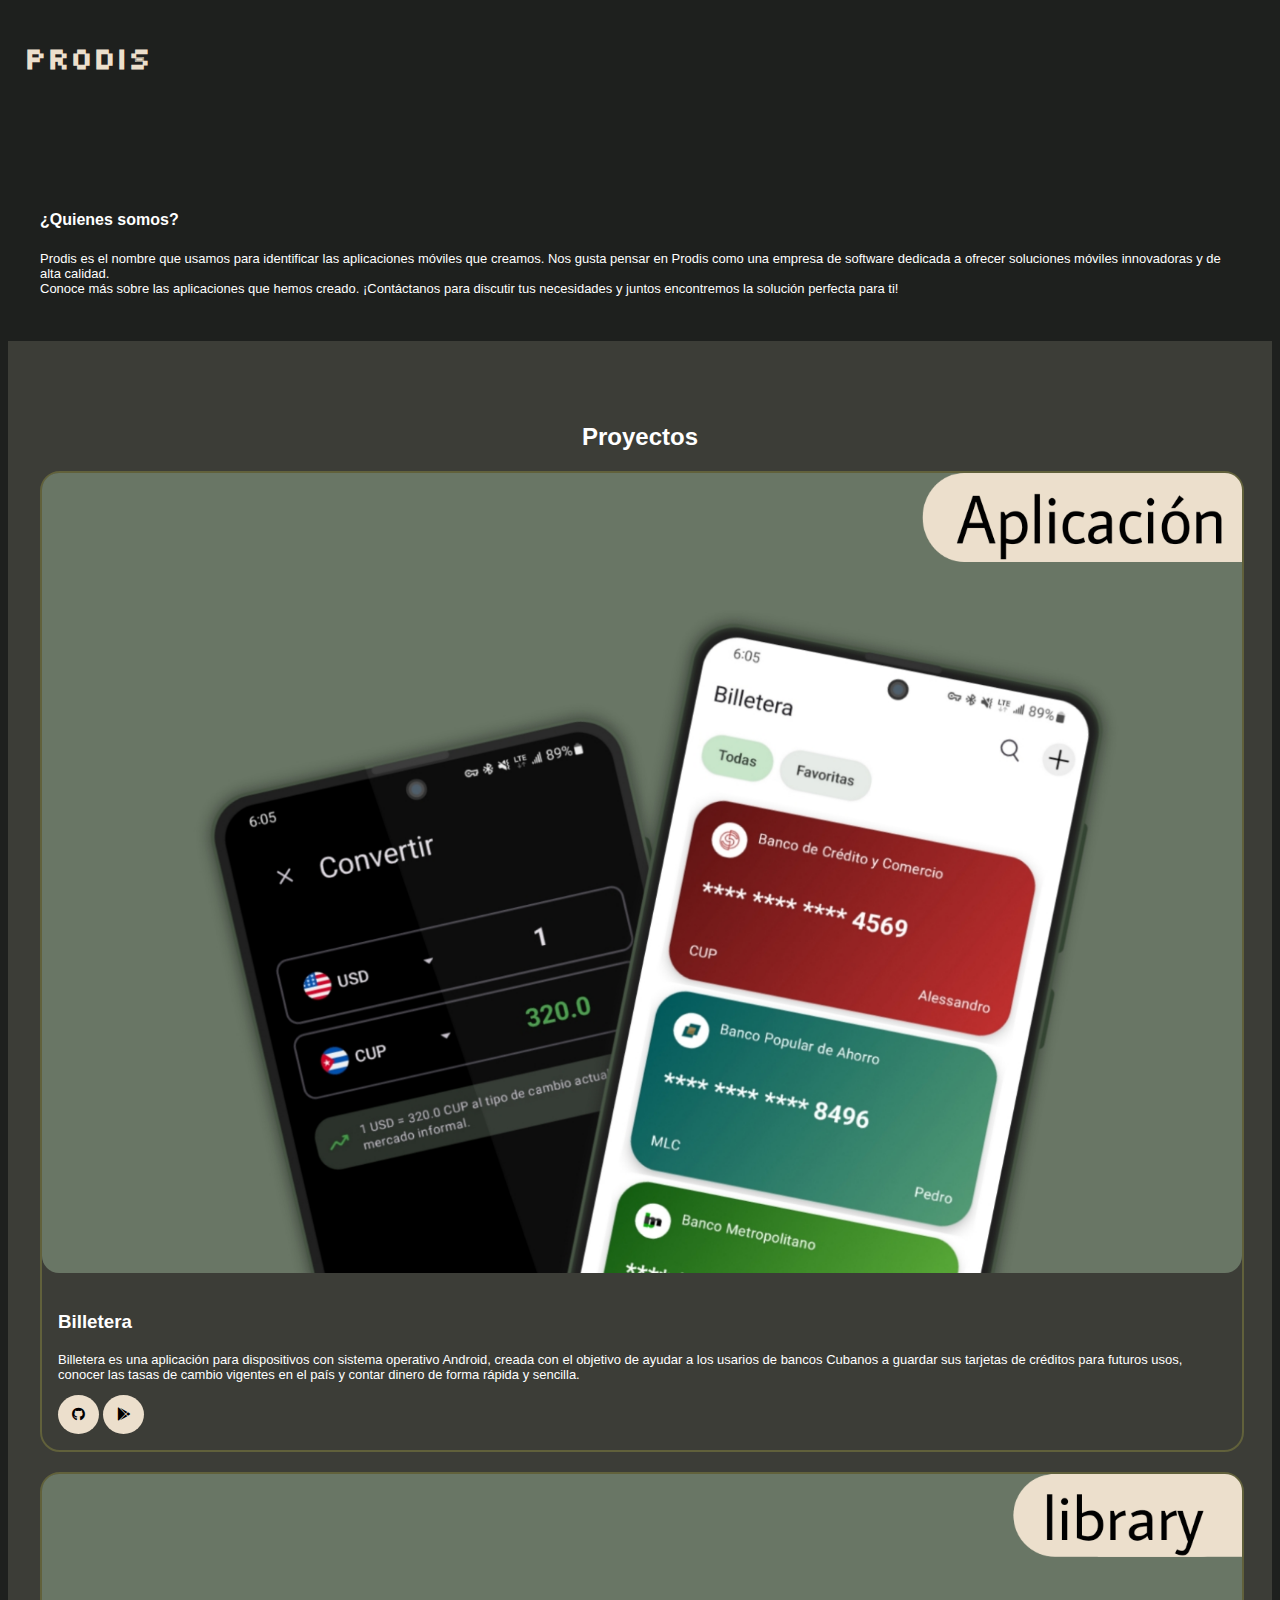
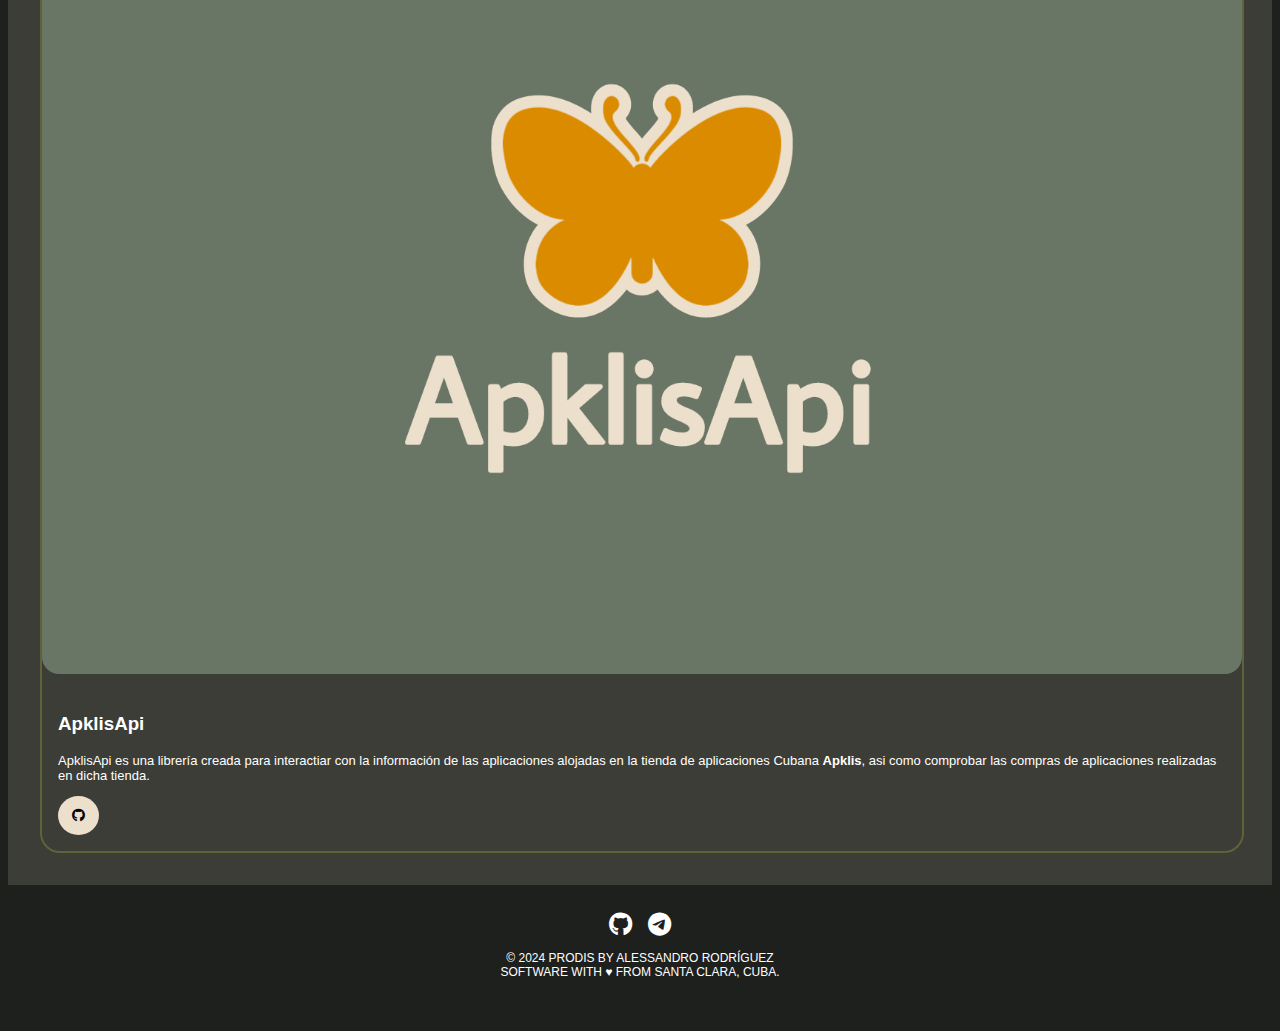
==== index.html @ a2d7d3fa "update index" ====
<!DOCTYPE html>
<html lang="es">

<head>
  <meta charset="UTF-8">
  <meta http-equiv="X-UA-Compatible" content="IE=Edge">
  <meta name="viewport" content="width=device-width, initial-scale=1">
  <meta property="description" content="Desarrollo de aplicaciones móviles" />
  <meta property="og:site_name" content="Prodis">
  <meta property="og:url" content="https://prodiscu.vercel.app/">
  <meta property="og:image" content="/images/link-image.png">
  <title>Prodis</title>
  <!-- Custom Styles -->
  <!-- Fontawesome icons-->
  <link rel="stylesheet" href="style.css">

  <link rel="stylesheet" href="https://cdnjs.cloudflare.com/ajax/libs/font-awesome/6.0.0-beta3/css/all.min.css">
</head>
<header>

  <h1 style="font-family: Silkscreen; color: #ECDFCC">Prodis</h1>

</header>


<!--- contenido de la web -->

<body>
  <main>
    <div class="content">

      <!-- Breve presentación de lo que somos-->
      <h4>¿Quienes somos?</h4>
      <p style="font-size: 13px;">Prodis es el nombre que usamos para identificar las aplicaciones móviles que creamos. Nos gusta pensar en Prodis como una empresa de software dedicada a ofrecer soluciones móviles innovadoras y de alta calidad.</br>Conoce más sobre las aplicaciones que hemos creado. ¡Contáctanos para discutir tus necesidades y juntos encontremos la solución perfecta para ti!</p>
    </div>

    <!-- Proyectos -->
    <div style="background: #3C3D37; padding: 2rem;">
      <h2 style="text-align: center; color: white; margin-top: 50px;">Proyectos</h2>

      <!-- App Billetera -->
      <div class="imagen-redondeada">
        <img src="/images/billetera-app.png" alt="billetera.png" style="width: 100%; border-radius: 17px;" />

        <!-- titulo y descripcion del proyecto-->
        <div style="padding: 1rem;">
          <h3>Billetera</h3>
          <p style="font-size: 13px">
            Billetera es una aplicación para dispositivos con sistema operativo Android, creada con el objetivo de ayudar a los usarios de bancos Cubanos a guardar sus tarjetas de créditos para futuros usos, conocer las tasas de cambio vigentes en el país y contar dinero de forma rápida y sencilla.
          </p>
          <!-- botones de información -->

          <!-- Github -->
          <button onclick="window.location.href='https://www.github.com/alessandrxdev/billetera';" class="boton-redondeado"><i class="fa-brands fa-github fa-x1"></i></button>

          <!-- Play Store-->
          <button onclick="window.location.href='https://play.google.com/store/apps/details?id=com.arr.bancamovil';" class="boton-redondeado">
            <i class="fa-brands fa-google-play fa-x1"></i>
          </button>

        </div>
      </div>


      <!-- Apklis librería-->
      <div class="imagen-redondeada">
        <img src="/images/apklis.png" alt="apklis-lib.png" style="width: 100%; border-radius: 17px;" />

        <!-- titulo y descripcion del proyecto-->
        <div style="padding: 1rem;">
          <h3>ApklisApi</h3>
          <p style="font-size: 13px">
            ApklisApi es una librería creada para interactiar con la información de las aplicaciones alojadas en la tienda de aplicaciones Cubana <b>Apklis</b>, asi como comprobar las compras de aplicaciones realizadas en dicha tienda.
          </p>

          <!-- botones de información -->

          <!-- Github -->
          <button onclick="window.location.href='https://www.github.com/alessandrxdev/apklisapi';" class="boton-redondeado"><i class="fa-brands fa-github fa-x1"></i></button>

        </div>
      </div>
      
      
    </div>
  </main>
</body>

<!-- Footer -->
<footer>
  <div>

    <i onclick="window.location.href='https://github.com/alessandrxdev/prodis';" style="margin: 6px;" class="fa-brands fa-github fa-2xl"></i>

    <i onclick="window.location.href='https://t.me/ProdisCU';" style="margin: 6px;" class="fa-brands fa-telegram fa-2xl"></i>
  </div>


  <p style="margin-top: 20px;">© 2024 PRODIS BY ALESSANDRO RODRÍGUEZ<br />SOFTWARE WITH ♥ FROM SANTA CLARA, CUBA.</p>

</footer>

</html>
---- style.css ----
@font-face {
  font-family: Silkscreen;
  src: url('fonts/slkscr.ttf') format('truetype');
}

p,
h2,
h4 {
  font-family: Helvetica;
}

body {
  background: #1E201E;
  color: #FFF;
  font-family: 'Helvetica Neue', Helvetica, Arial, sans-serif;
}

header {
  background: #1E201E;
  padding: 1rem;
  position: fixed;
  width: 100%;
  z-index: 1000;
}

main {
  padding-top: 120px;

}

.content {
  padding: 2rem;
  margin-top: 30px;
}

img{
  pointer-events: none;

}

.imagen-redondeada {
  border-radius: 20px;
  border: 2px solid #61613B;
  width: 100%;
  margin-top: 20px;
}

.boton-redondeado {
  background: #ECDFCC;
  border-radius: 50%;
  border: none;
  padding: 12px 14px;
  cursor: pointer;
  text-align: center;
}

/*
  color: white;
  padding: 15px 30px;
  text-align: center;
  text-decoration: none;
  display: inline-block;
  font-size: 13px;
  margin: 4px 2px;
  cursor: pointer;
  border-radius: 25px;
  border: none;
  transition: background-color 0.3s ease;
  
}*/

.boton-redondeado:hover {
  background-color: #ECDFCC;
  /* Color de fondo al pasar el mouse por encima */
}

a:link,
a:visited {
  color: #888878;
}

footer {
  padding: 2rem;
  background: none;
  color: #fff;
  font-size: 12px;
  text-align: center;
}
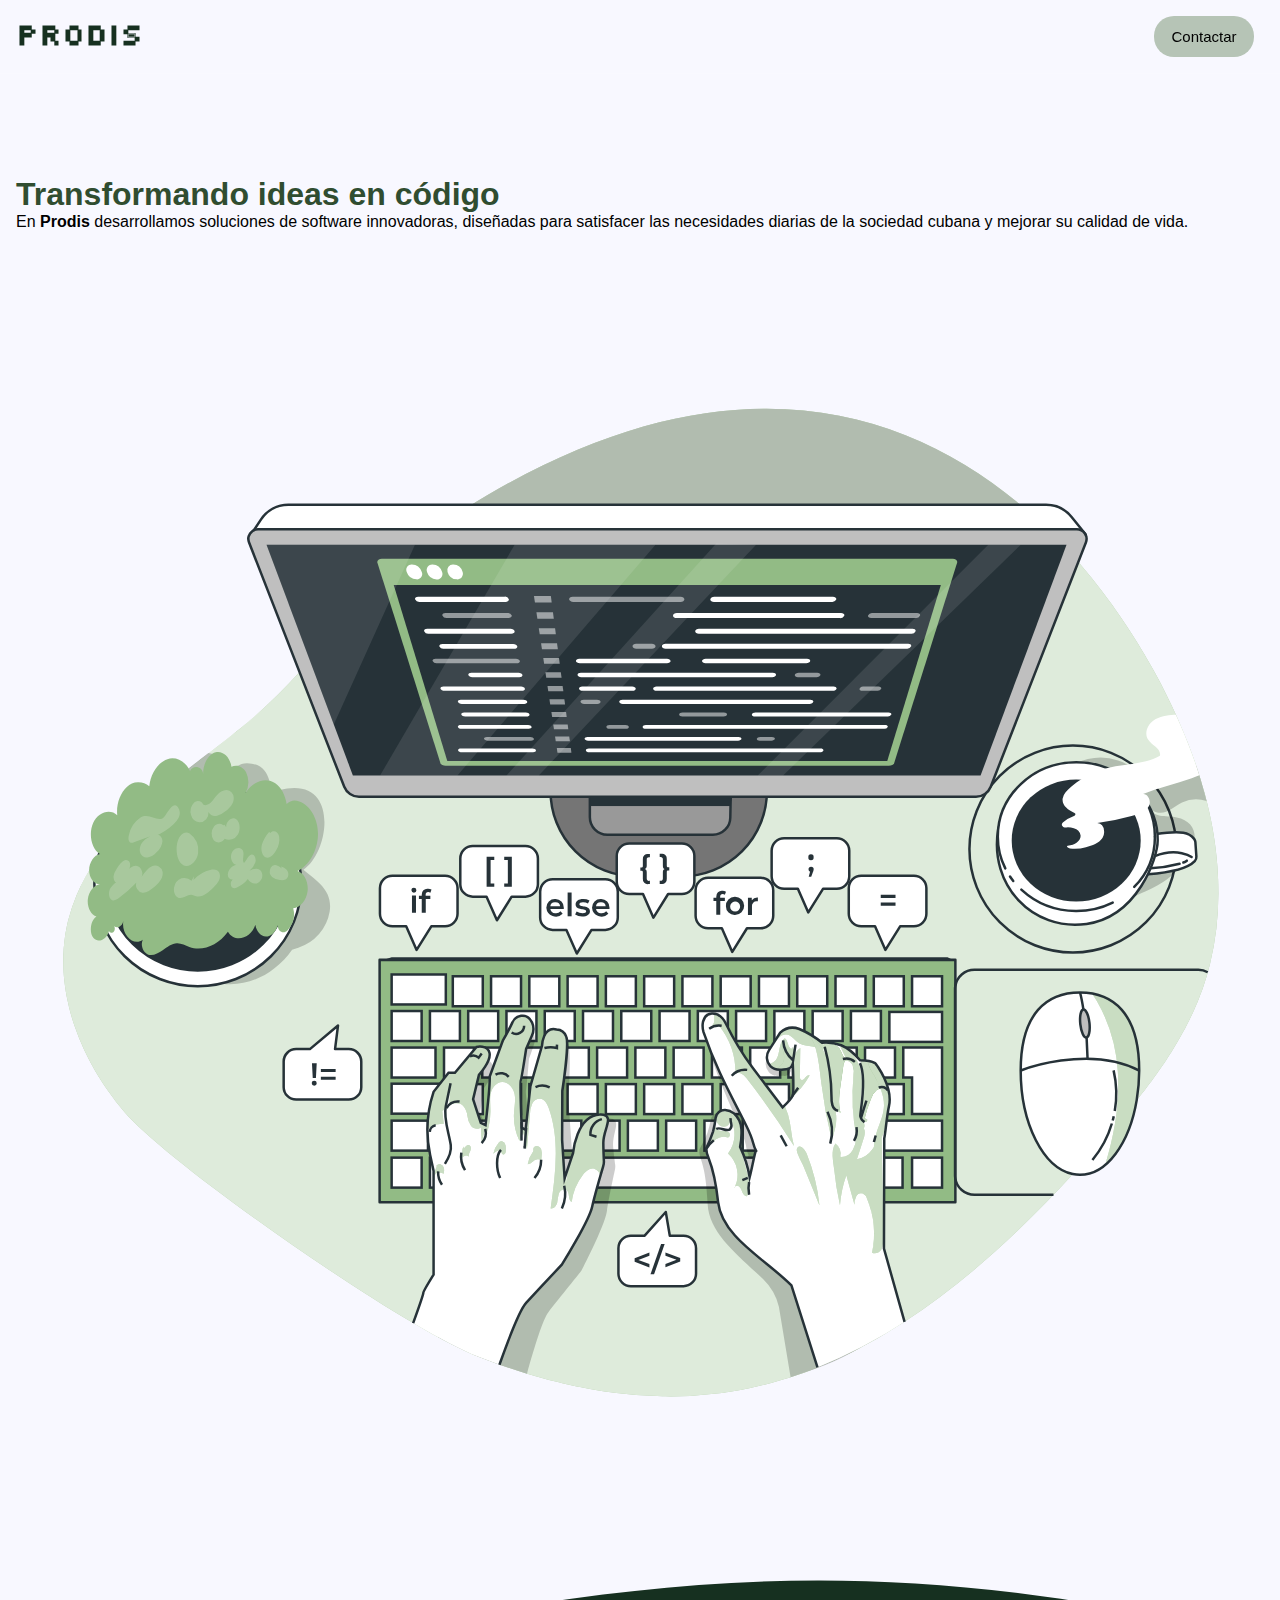
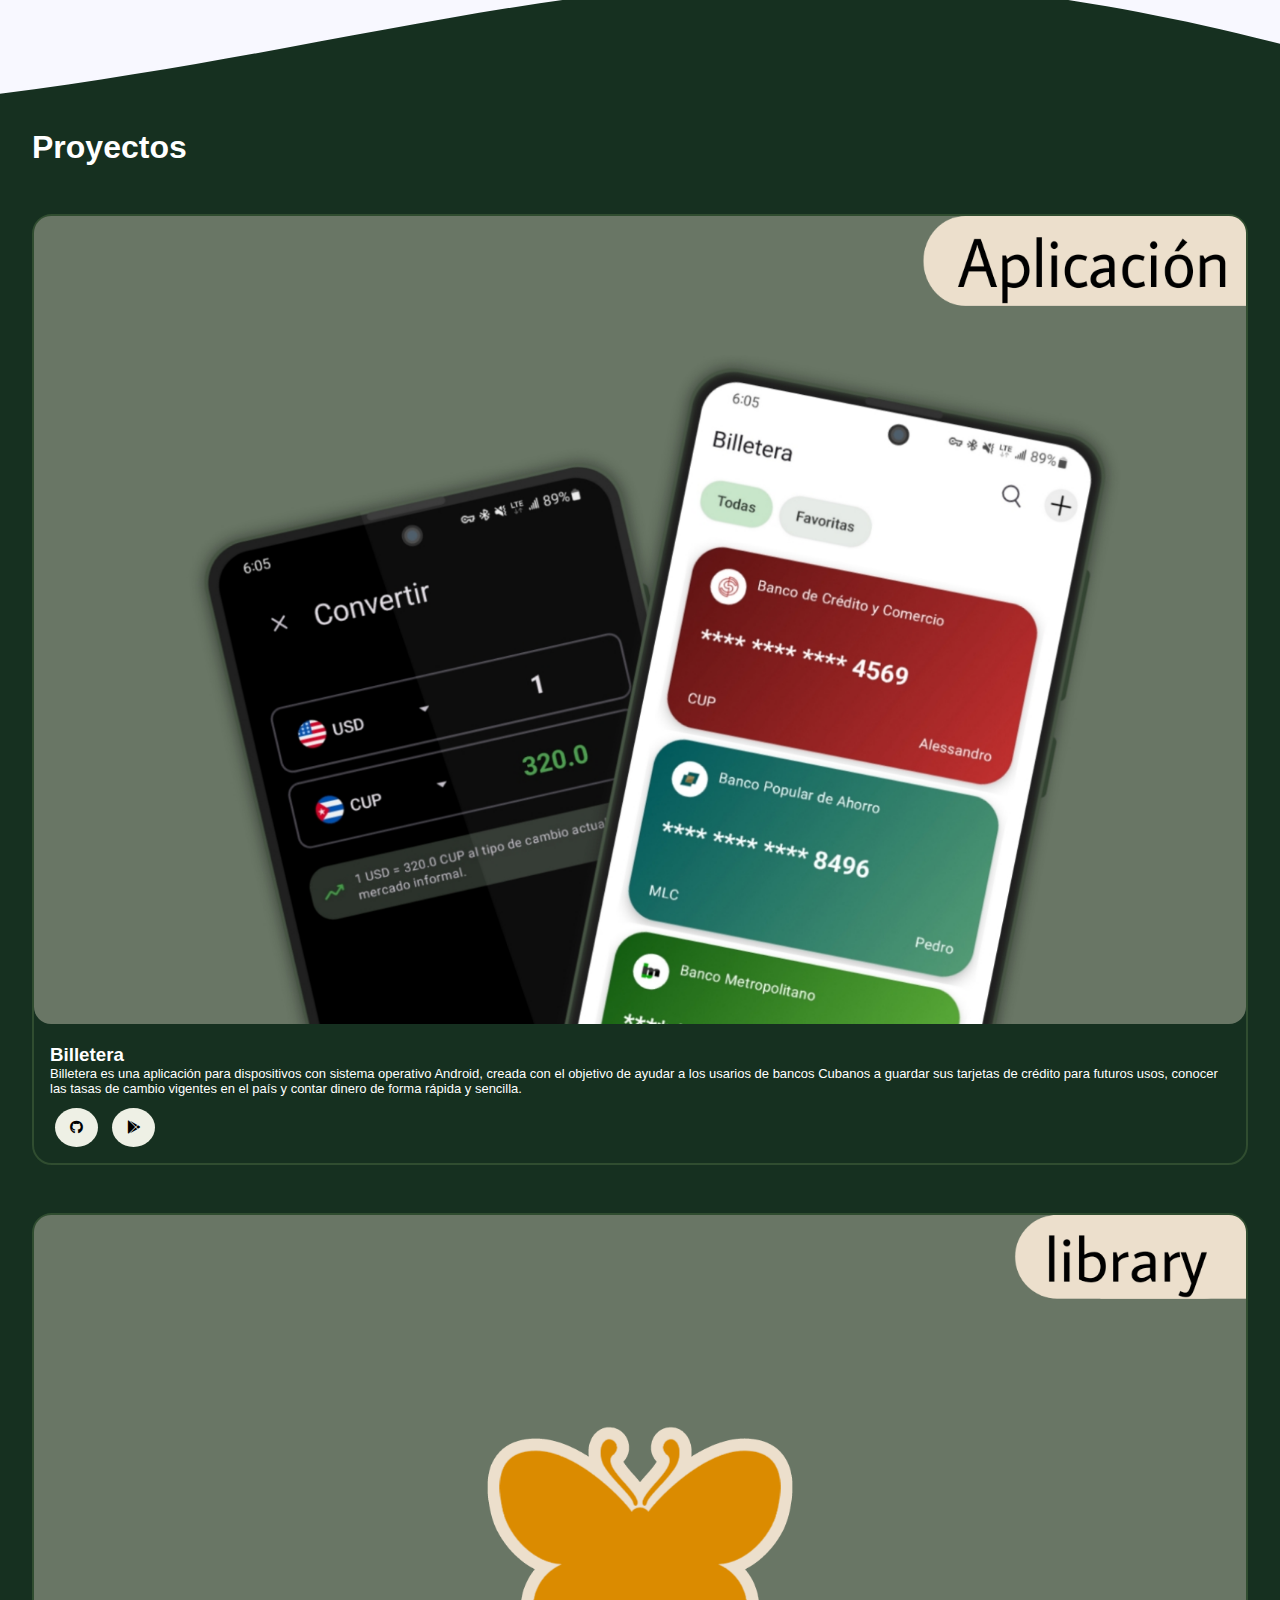
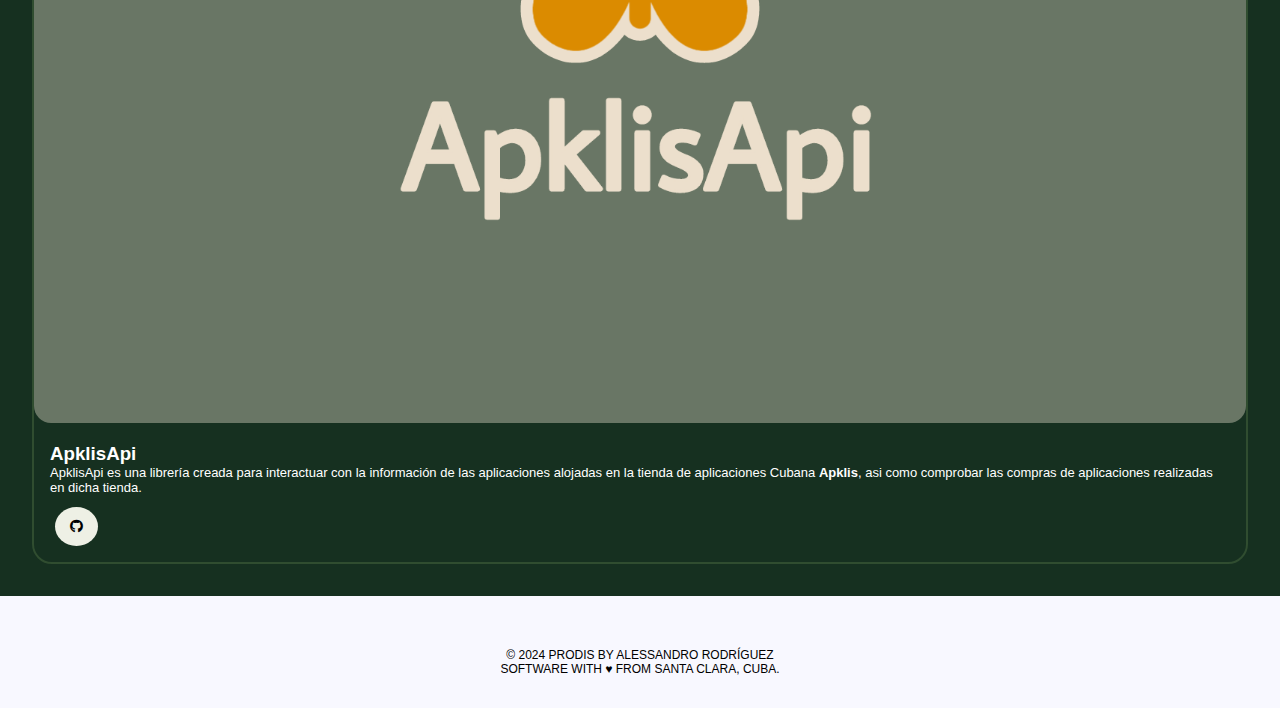
==== commit d625143f: "update website colors" ====
--- a/index.html
+++ b/index.html
@@ -3,98 +3,111 @@
 
 <head>
   <meta charset="UTF-8">
-  <meta http-equiv="X-UA-Compatible" content="IE=Edge">
   <meta name="viewport" content="width=device-width, initial-scale=1">
   <meta property="description" content="Desarrollo de aplicaciones móviles" />
   <meta property="og:site_name" content="Prodis">
   <meta property="og:url" content="https://prodiscu.vercel.app/">
-  <meta property="og:image" content="/images/link-image.png">
+  <meta property="og:image" content="images/link-image.png">
+  
+  <!-- Titulo de la web -->
   <title>Prodis</title>
-  <!-- Custom Styles -->
-  <!-- Fontawesome icons-->
-  <link rel="stylesheet" href="style.css">
 
+  <!-- font awesome-->
   <link rel="stylesheet" href="https://cdnjs.cloudflare.com/ajax/libs/font-awesome/6.0.0-beta3/css/all.min.css">
+  <!-- style -->
+  <link rel="stylesheet" href="/css/main.css">
+
+
 </head>
+
+<!-- header -->
 <header>
 
-  <h1 style="font-family: Silkscreen; color: #ECDFCC">Prodis</h1>
+  <!--title header -->
+  <h1>Prodis</h1>
+
+  <button onclick="window.location.href='contact.html';" class="boton-contacto">
+    Contactar
+  </button>
+  <!-- menu -->
+  <!--
+  <div class="menu-toggle">
+    <div class="bar"></div>
+    <div class="bar"></div>
+    <div class="bar"></div>
+  </div>
+  -->
 
 </header>
 
+<body>
 
-<!--- contenido de la web -->
+  <div class="content-top">
+    <h1>Transformando ideas en código</h1>
+    <p>En <b>Prodis</b> desarrollamos soluciones de software innovadoras, diseñadas para satisfacer las necesidades diarias de la sociedad cubana y mejorar su calidad de vida.</p>
 
-<body>
-  <main>
-    <div class="content">
+    <img src="/images/typing-code.svg" alt="code-typing.svg" style="margin-top: 3rem;">
 
-      <!-- Breve presentación de lo que somos-->
-      <h4>¿Quienes somos?</h4>
-      <p style="font-size: 13px;">Prodis es el nombre que usamos para identificar las aplicaciones móviles que creamos. Nos gusta pensar en Prodis como una empresa de software dedicada a ofrecer soluciones móviles innovadoras y de alta calidad.</br>Conoce más sobre las aplicaciones que hemos creado. ¡Contáctanos para discutir tus necesidades y juntos encontremos la solución perfecta para ti!</p>
+  </div>
+
+
+  <div style="height: 150px; overflow: hidden;"><svg viewBox="0 0 500 150" preserveAspectRatio="none" style="height: 100%; width: 100%;">
+      <path d="M-1.41,147.33 C194.91,82.58 288.13,-45.92 507.06,101.51 L521.19,153.31 L1.42,192.16 Z" style="stroke: none; fill: #163020;"></path>
+    </svg></div>
+
+  <div class="wave-top">
+    <h1>Proyectos</h1>
+
+    <!--Billetera -->
+    <div class="card-rounded">
+      <img src="/images/billetera-app.png" alt="billetera.png" style="width: 100%; border-radius: 17px;" />
+
+      <!-- titulo y descripcion del proyecto-->
+      <div style="padding: 1rem;">
+        <h3>Billetera</h3>
+        <p style="font-size: 13px">
+          Billetera es una aplicación para dispositivos con sistema operativo Android, creada con el objetivo de ayudar a los usarios de bancos Cubanos a guardar sus tarjetas de crédito para futuros usos, conocer las tasas de cambio vigentes en el país y contar dinero de forma rápida y sencilla.
+        </p>
+
+        <!-- botones de información -->
+        <!-- Github -->
+        <button onclick="window.location.href='https://www.github.com/alessandrxdev/billetera';" class="boton-redondeado"><i class="fa-brands fa-github fa-x1"></i></button>
+
+        <!-- Play Store-->
+        <button onclick="window.location.href='https://play.google.com/store/apps/details?id=com.arr.bancamovil';" class="boton-redondeado">
+          <i class="fa-brands fa-google-play fa-x1"></i>
+        </button>
+
+      </div>
     </div>
 
-    <!-- Proyectos -->
-    <div style="background: #3C3D37; padding: 2rem;">
-      <h2 style="text-align: center; color: white; margin-top: 50px;">Proyectos</h2>
+    <!-- Apklis librería-->
+    <div class="card-rounded">
+      <img src="/images/apklis.png" alt="apklis-lib.png" style="width: 100%; border-radius: 17px;" />
 
-      <!-- App Billetera -->
-      <div class="imagen-redondeada">
-        <img src="/images/billetera-app.png" alt="billetera.png" style="width: 100%; border-radius: 17px;" />
+      <!-- titulo y descripcion del proyecto-->
+      <div style="padding: 1rem;">
+        <h3>ApklisApi</h3>
+        <p style="font-size: 13px">
+          ApklisApi es una librería creada para interactuar con la información de las aplicaciones alojadas en la tienda de aplicaciones Cubana <b>Apklis</b>, asi como comprobar las compras de aplicaciones realizadas en dicha tienda.
+        </p>
 
-        <!-- titulo y descripcion del proyecto-->
-        <div style="padding: 1rem;">
-          <h3>Billetera</h3>
-          <p style="font-size: 13px">
-            Billetera es una aplicación para dispositivos con sistema operativo Android, creada con el objetivo de ayudar a los usarios de bancos Cubanos a guardar sus tarjetas de créditos para futuros usos, conocer las tasas de cambio vigentes en el país y contar dinero de forma rápida y sencilla.
-          </p>
-          <!-- botones de información -->
+        <!-- botones de información -->
+        <!-- Github -->
+        <button onclick="window.location.href='https://www.github.com/alessandrxdev/apklisapi';" class="boton-redondeado"><i class="fa-brands fa-github fa-x1"></i></button>
 
-          <!-- Github -->
-          <button onclick="window.location.href='https://www.github.com/alessandrxdev/billetera';" class="boton-redondeado"><i class="fa-brands fa-github fa-x1"></i></button>
-
-          <!-- Play Store-->
-          <button onclick="window.location.href='https://play.google.com/store/apps/details?id=com.arr.bancamovil';" class="boton-redondeado">
-            <i class="fa-brands fa-google-play fa-x1"></i>
-          </button>
-
-        </div>
       </div>
+    </div>
 
 
-      <!-- Apklis librería-->
-      <div class="imagen-redondeada">
-        <img src="/images/apklis.png" alt="apklis-lib.png" style="width: 100%; border-radius: 17px;" />
+  </div>
 
-        <!-- titulo y descripcion del proyecto-->
-        <div style="padding: 1rem;">
-          <h3>ApklisApi</h3>
-          <p style="font-size: 13px">
-            ApklisApi es una librería creada para interactiar con la información de las aplicaciones alojadas en la tienda de aplicaciones Cubana <b>Apklis</b>, asi como comprobar las compras de aplicaciones realizadas en dicha tienda.
-          </p>
+  <!-- script -->
+  <script src="/js/main.js"></script>
 
-          <!-- botones de información -->
-
-          <!-- Github -->
-          <button onclick="window.location.href='https://www.github.com/alessandrxdev/apklisapi';" class="boton-redondeado"><i class="fa-brands fa-github fa-x1"></i></button>
-
-        </div>
-      </div>
-      
-      
-    </div>
-  </main>
 </body>
 
-<!-- Footer -->
 <footer>
-  <div>
-
-    <i onclick="window.location.href='https://github.com/alessandrxdev/prodis';" style="margin: 6px;" class="fa-brands fa-github fa-2xl"></i>
-
-    <i onclick="window.location.href='https://t.me/ProdisCU';" style="margin: 6px;" class="fa-brands fa-telegram fa-2xl"></i>
-  </div>
-
 
   <p style="margin-top: 20px;">© 2024 PRODIS BY ALESSANDRO RODRÍGUEZ<br />SOFTWARE WITH ♥ FROM SANTA CLARA, CUBA.</p>
 
--- a/css/main.css
+++ b/css/main.css
@@ -0,0 +1,152 @@
+@font-face {
+  font-family: Silkscreen;
+  src: url('/fonts/slkscr.ttf');
+}
+
+* {
+  margin: 0;
+  padding: 0;
+  box-sizing: border-box;
+}
+
+:root {
+  background: ghostwhite;
+}
+
+header {
+  background: rgba(ghostwhite 0.5);
+  /* Fondo semi-transparente */
+  backdrop-filter: blur(10px);
+  padding: 16px;
+  display: flex;
+  justify-content: flex-end;
+  align-items: center;
+  position: fixed;
+  width: 100%;
+  z-index: 100;
+  top: 0;
+  left: 0;
+  right: 0;
+  border-bottom: 1px solid rgba(255, 255, 255, 0.2);
+}
+
+header h1 {
+  font-family: Silkscreen;
+  color: #163020;
+}
+
+.menu-toggle {
+  width: 24px;
+  height: 20px;
+  position: relative;
+  cursor: pointer;
+  margin: auto;
+  margin-right: 40px;
+}
+
+.bar {
+  background-color: peachpuff;
+  margin: 5px 0;
+  width: 100%;
+  height: 3px;
+  border-radius: 20px;
+}
+
+body {
+  font-family: Arial, Helvetica, sans-serif;
+}
+
+.content-top {
+  padding: 1rem;
+  margin-top: 10rem;
+}
+
+.content-top h1 {
+  color: #304D30;
+}
+
+.wave-top {
+  background-color: #163020;
+  position: relative;
+  padding: 2rem;
+  text-align: left;
+  color: white;
+  overflow: hidden;
+}
+
+.wave-top::before {
+  content: "";
+  display: block;
+  position: absolute;
+  top: -70px;
+  left: 0;
+  width: 100%;
+  height: 80px;
+  background: #163020;
+  background-size: auto;
+}
+
+.card-rounded {
+  border-radius: 20px;
+  border: 2px solid #304D30;
+  width: 100%;
+  margin-top: 3rem;
+}
+
+.boton-redondeado {
+  background: #EEF0E5;
+  border-radius: 50%;
+  border: none;
+  padding: 12px 15px;
+  cursor: pointer;
+  margin-left: 5px;
+  margin-right: 5px;
+  margin-top: 12px;
+  text-align: center;
+}
+
+.boton-contacto {
+  background: #B6C4B6;
+  border: none;
+  border-radius: 20px;
+  padding: 12px;
+  width: 100px;
+  text-align: center;
+  font-size: 15px;
+  position: relative;
+  cursor: pointer;
+  margin: auto;
+  margin-right: 10px;
+  color: #000;
+}
+
+img {
+  pointer-events: none;
+}
+
+input,
+textarea {
+  width: 100%;
+  padding: 10px 15px;
+  margin-top: 10px;
+  border: 1px solid #ccc;
+  border-radius: 20px;
+  box-shadow: 0 2px 5px rgba(0, 0, 0, 0.1);
+  font-size: 16px;
+  transition: all 0.3s ease;
+}
+
+input:focus,
+textarea:focus {
+  border-color: #4CAF50;
+  box-shadow: 0 2px 8px rgba(0, 0, 0, 0.2);
+  outline: none;
+}
+
+footer {
+  padding: 2rem;
+  background: none;
+  color: #000;
+  font-size: 12px;
+  text-align: center;
+}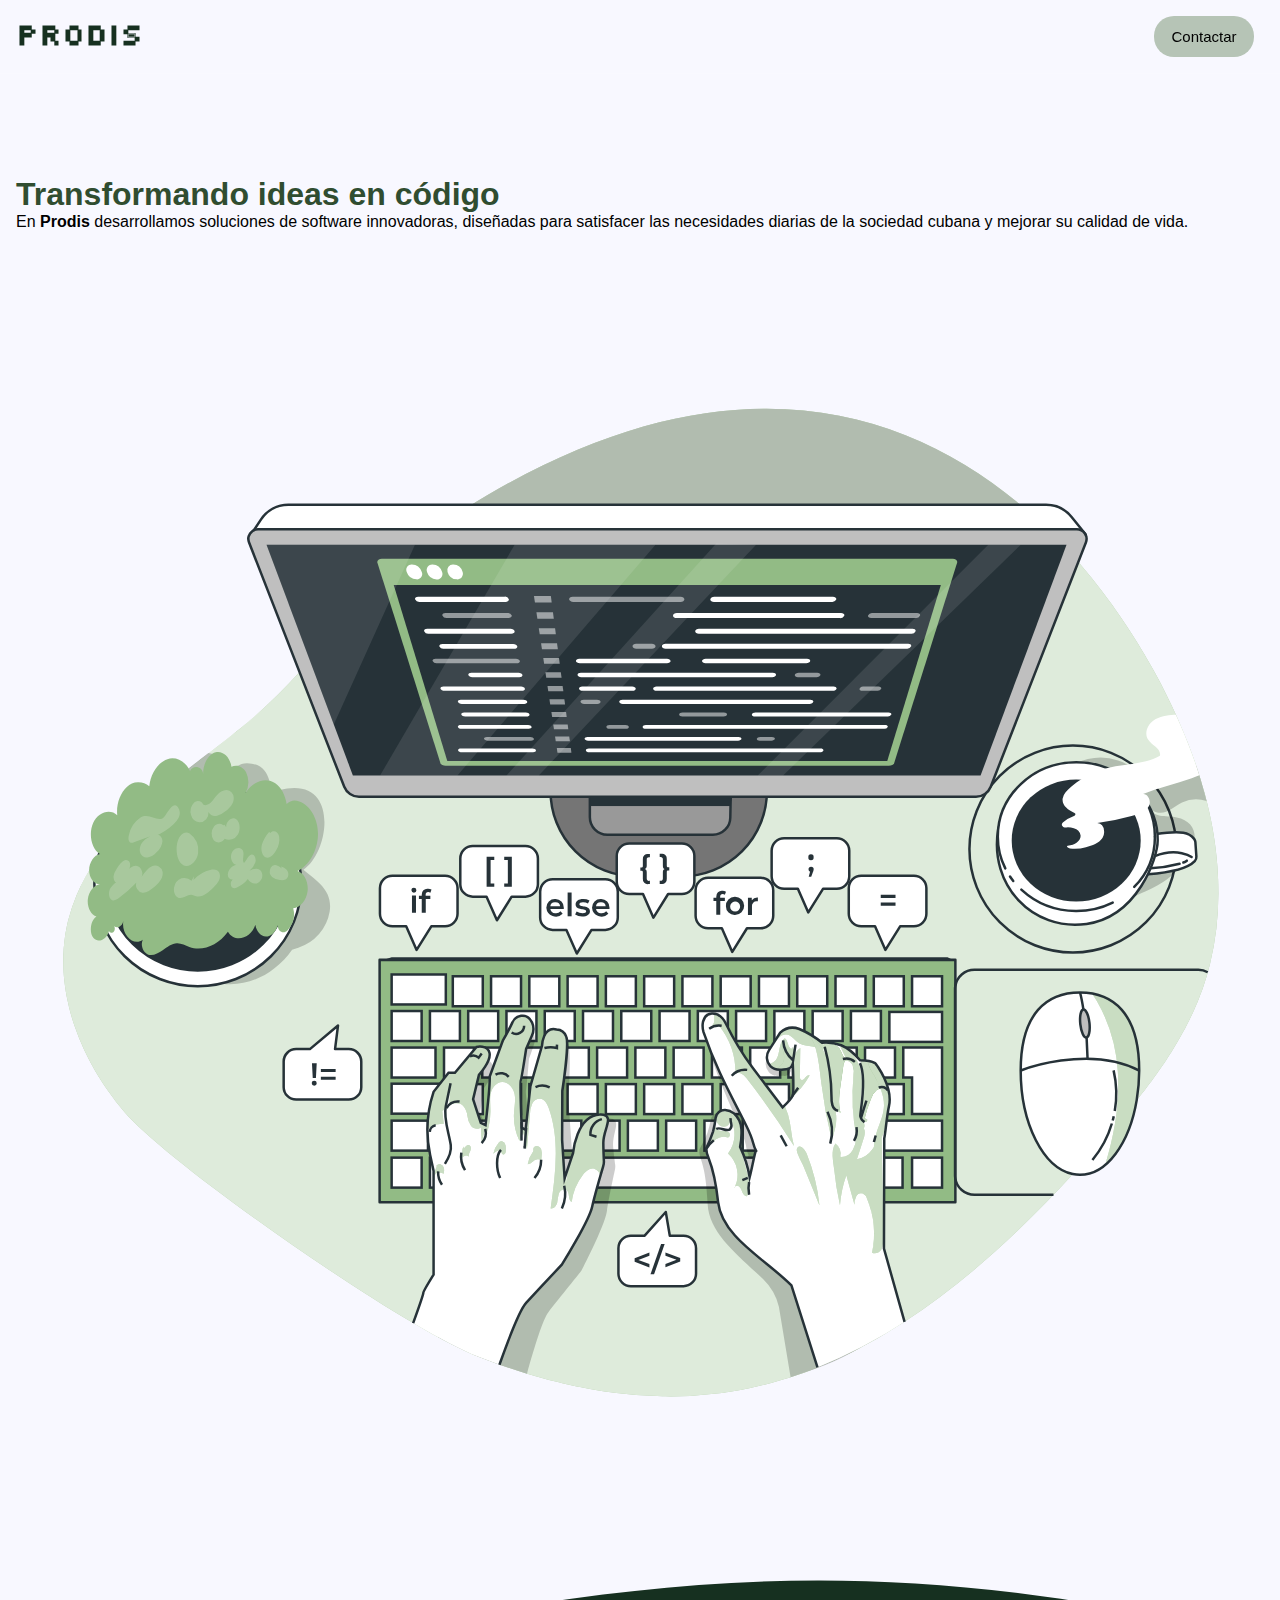
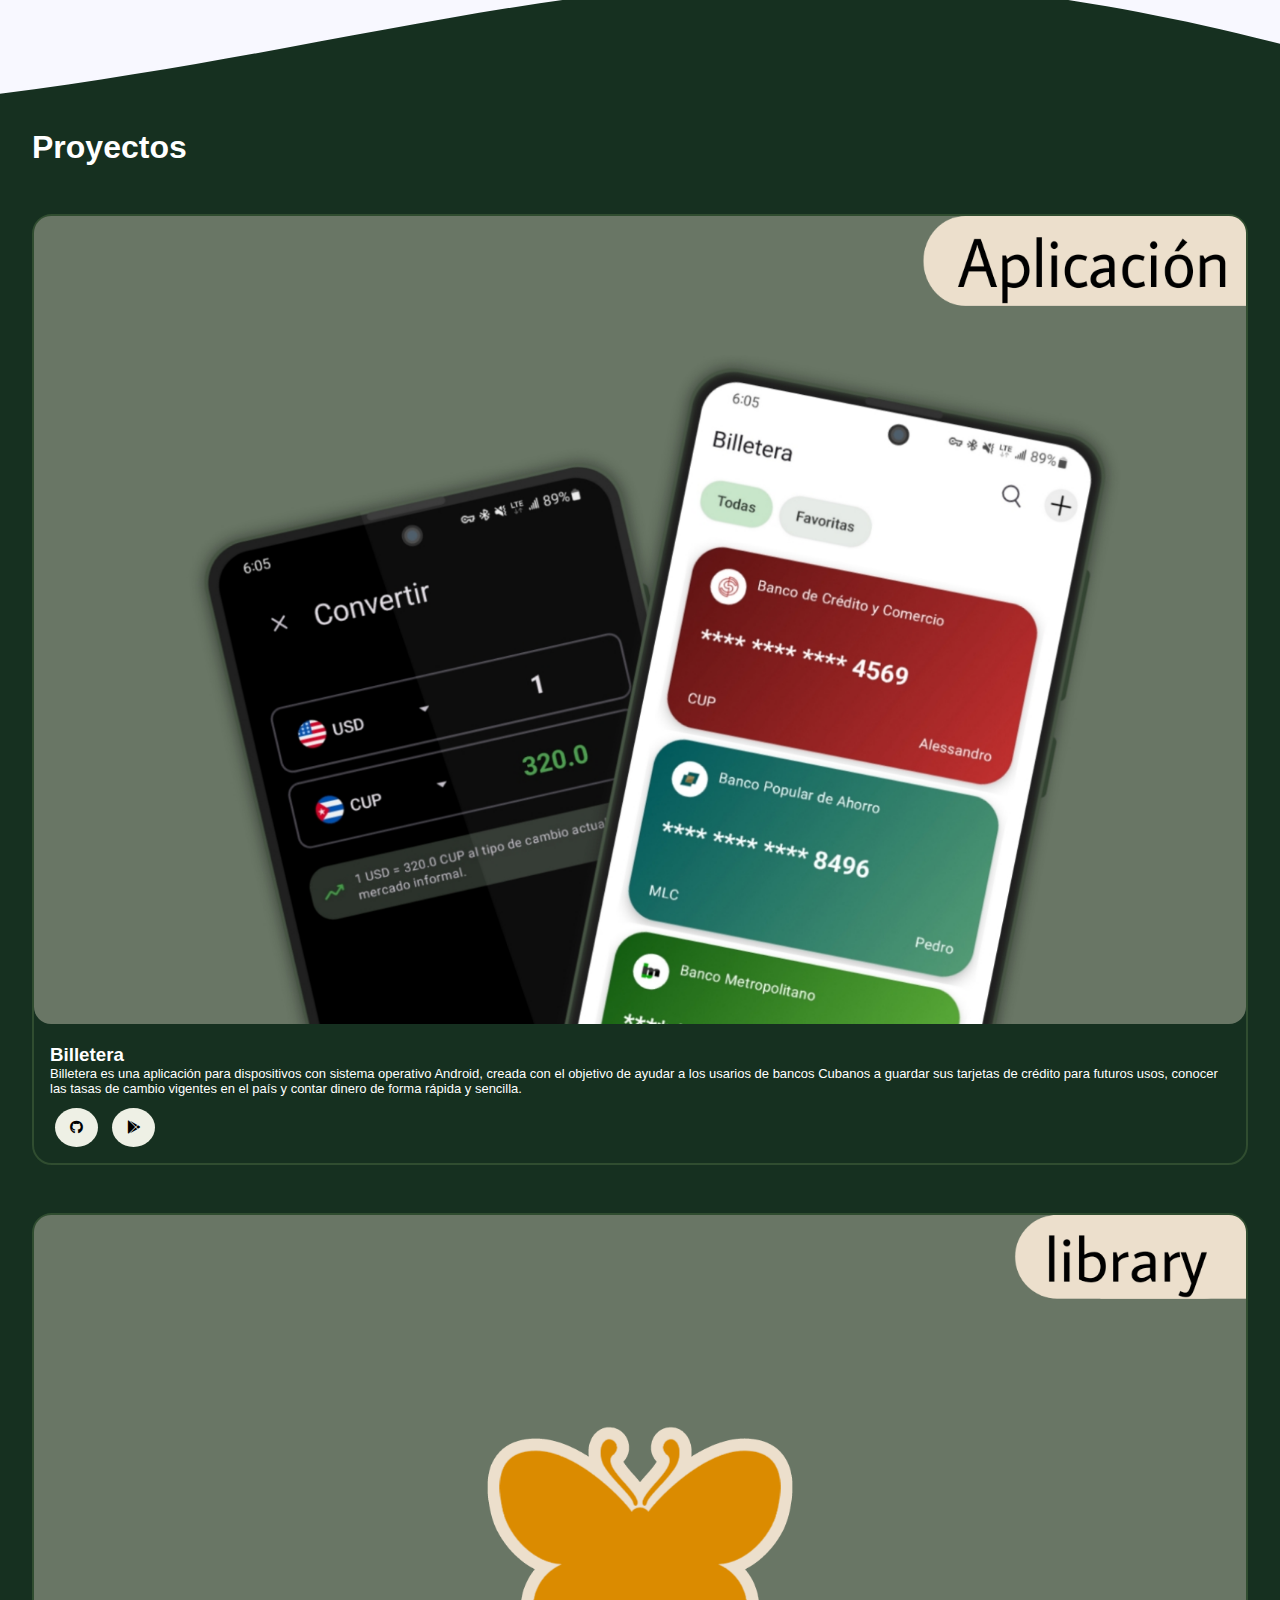
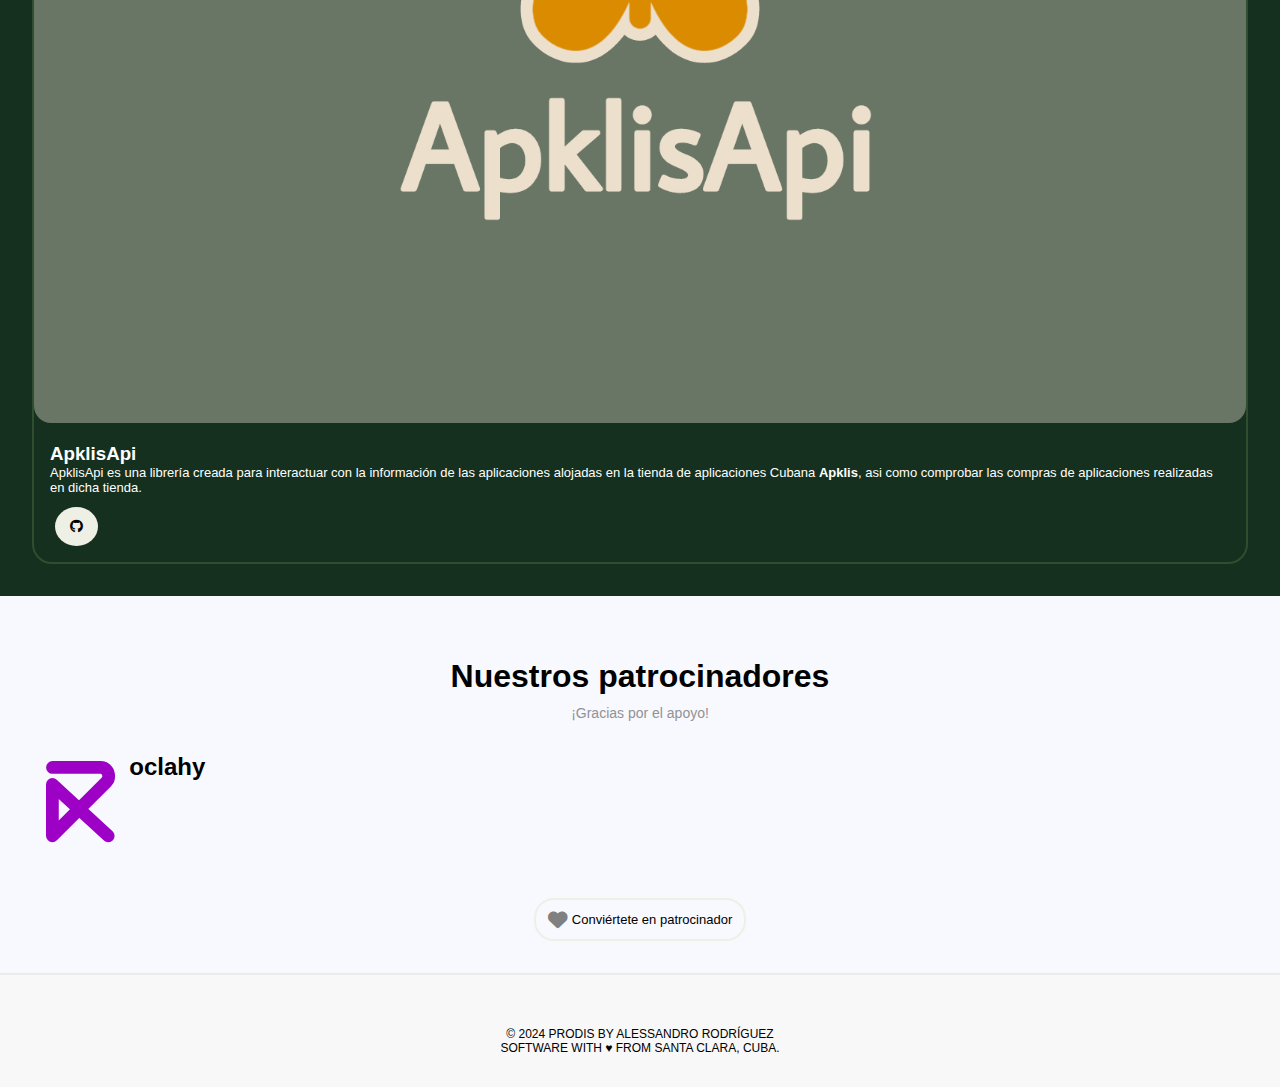
==== commit 1305359c: "update" ====
--- a/index.html
+++ b/index.html
@@ -8,7 +8,7 @@
   <meta property="og:site_name" content="Prodis">
   <meta property="og:url" content="https://prodiscu.vercel.app/">
   <meta property="og:image" content="images/link-image.png">
-  
+
   <!-- Titulo de la web -->
   <title>Prodis</title>
 
@@ -29,14 +29,6 @@
   <button onclick="window.location.href='contact.html';" class="boton-contacto">
     Contactar
   </button>
-  <!-- menu -->
-  <!--
-  <div class="menu-toggle">
-    <div class="bar"></div>
-    <div class="bar"></div>
-    <div class="bar"></div>
-  </div>
-  -->
 
 </header>
 
@@ -102,11 +94,31 @@
 
   </div>
 
+  <!-- Patrocinio -->
+  <div class="sponsor">
+
+    <h1>Nuestros patrocinadores</h1>
+    <p>¡Gracias por el apoyo!</p>
+
+    <div style="display: flex; margin-top: 2rem;" onclick="window.location.href='https://roclahy.com/';">
+      
+      <svg style="width: 8%;" class='roclahy-svg-logo' enable-background='new 0 0 24.0 24.0' height='100%' version='1.1' viewbox='0 0 24.0 24.0' width='100%' x='0%' xml:space='preserve' xmlns='http://www.w3.org/2000/svg' xmlns:xlink='http://www.w3.org/1999/xlink' y='0%'>
+        <path d='M5.05,3.55L16.83,3.53L17.29,3.58L17.51,3.64L17.78,3.73L18.11,3.96L18.23,4.08L18.43,4.26L18.74,4.75L18.90,5.39L18.92,5.96L18.80,6.49L18.35,7.15L5.03,20.43L5.03,7.77L18.81,20.44' fill='#FFFFFF' fill-opacity='0.000' fill-rule='nonzero' stroke-linecap='round' stroke-linejoin='round' stroke-opacity='1.000' stroke-width='3.144'></path>
+      </svg>
+      <h2 style="margin-left: 0px;">oclahy</h2>
+    </div>
+    
+    <button onclick="window.location.href='sponsor.html';" ><i class="fa-solid fa-heart fa-xl" style="margin-right: 4px; color: gray;"></i>Conviértete en patrocinador</button>
+
+  </div>
+  
+  
   <!-- script -->
   <script src="/js/main.js"></script>
 
 </body>
 
+<hr>
 <footer>
 
   <p style="margin-top: 20px;">© 2024 PRODIS BY ALESSANDRO RODRÍGUEZ<br />SOFTWARE WITH ♥ FROM SANTA CLARA, CUBA.</p>
--- a/css/main.css
+++ b/css/main.css
@@ -127,25 +127,141 @@
 input,
 textarea {
   width: 100%;
-  padding: 10px 15px;
-  margin-top: 10px;
-  border: 1px solid #ccc;
-  border-radius: 20px;
-  box-shadow: 0 2px 5px rgba(0, 0, 0, 0.1);
+  padding: 13px 15px;
   font-size: 16px;
   transition: all 0.3s ease;
 }
 
 input:focus,
 textarea:focus {
-  border-color: #4CAF50;
-  box-shadow: 0 2px 8px rgba(0, 0, 0, 0.2);
+  border-color: none;
+  box-shadow: none ;
   outline: none;
 }
 
+.input-design {
+  margin-top: 20px;
+  border: 1px solid black;
+  border-radius: 10px;
+  padding: 1rem;
+}
+
+.sponsor {
+  margin-top: 30px;
+  padding: 2rem;
+  text-align: center;
+}
+
+.sponsor p {
+  font-size: 14px;
+  padding-top: 10px;
+  color: #919294;
+  text-align: center;
+}
+
+.sponsor button {
+  margin-top: 3rem;
+  border-radius: 20px;
+  padding: 12px;
+  border: 2px solid #EEF0E5;
+  background: none;
+  font-size: 13px;
+}
+
+.headInnr {
+  display: flex;
+  margin-left: -5px;
+}
+
+.roclahy-svg-logo path {
+  stroke: #9D01C6;
+}
+
+.drK .roclahy-svg-logo path {
+  stroke: #D754FE;
+}
+
+svg {
+  outline: none
+}
+
+/* sponsor content */
+.sponsor-content {
+  margin-top: 80px;
+  padding: 2rem;
+  font-family: Verdana;
+}
+
+/* Estilo del dropdown */
+.dropdown {
+  position: relative;
+  display: inline-block;
+  width: 100%;
+}
+
+/* Estilo del campo de texto */
+.dropdown-button {
+  background-color: #FFF;
+  color: #333;
+  padding: 13px;
+  border: 1px solid #000;
+  cursor: pointer;
+  width: 100%;
+  text-align: left;
+  font-size: 16px;
+  user-select: none;
+  /* Evita la selección de texto */
+}
+
+/* Estilo del contenedor de las opciones */
+.dropdown-content {
+  display: none;
+  position: absolute;
+  background-color: #f9f9f9;
+  box-shadow: 0px 8px 16px 0px rgba(0, 0, 0, 0.2);
+  padding: 10px;
+  border-radius: 20px;
+  z-index: 1;
+  width: 100%;
+}
+
+/* Estilo de cada opción dentro del dropdown */
+.dropdown-content a {
+  display: block;
+  padding: 8px 12px;
+  text-decoration: none;
+  color: #333;
+  cursor: pointer;
+}
+
+/* Cambio de color al pasar el mouse sobre una opción */
+.dropdown-content a:hover {
+  background-color: #ddd;
+}
+
+/* Mostrar el dropdown cuando se activa */
+.dropdown.active .dropdown-content {
+  display: block;
+}
+
+hr {
+  height: 2px;
+  background-color: #EBEBEB;
+  border: none;
+
+}
+.button-submit{
+  padding: 15px 35px;
+  margin-top: 20px;
+  border-radius: 20px;
+  border: none;
+  color: white;
+  background: seagreen;
+}
+
 footer {
   padding: 2rem;
-  background: none;
+  background: #F8F8F8;
   color: #000;
   font-size: 12px;
   text-align: center;
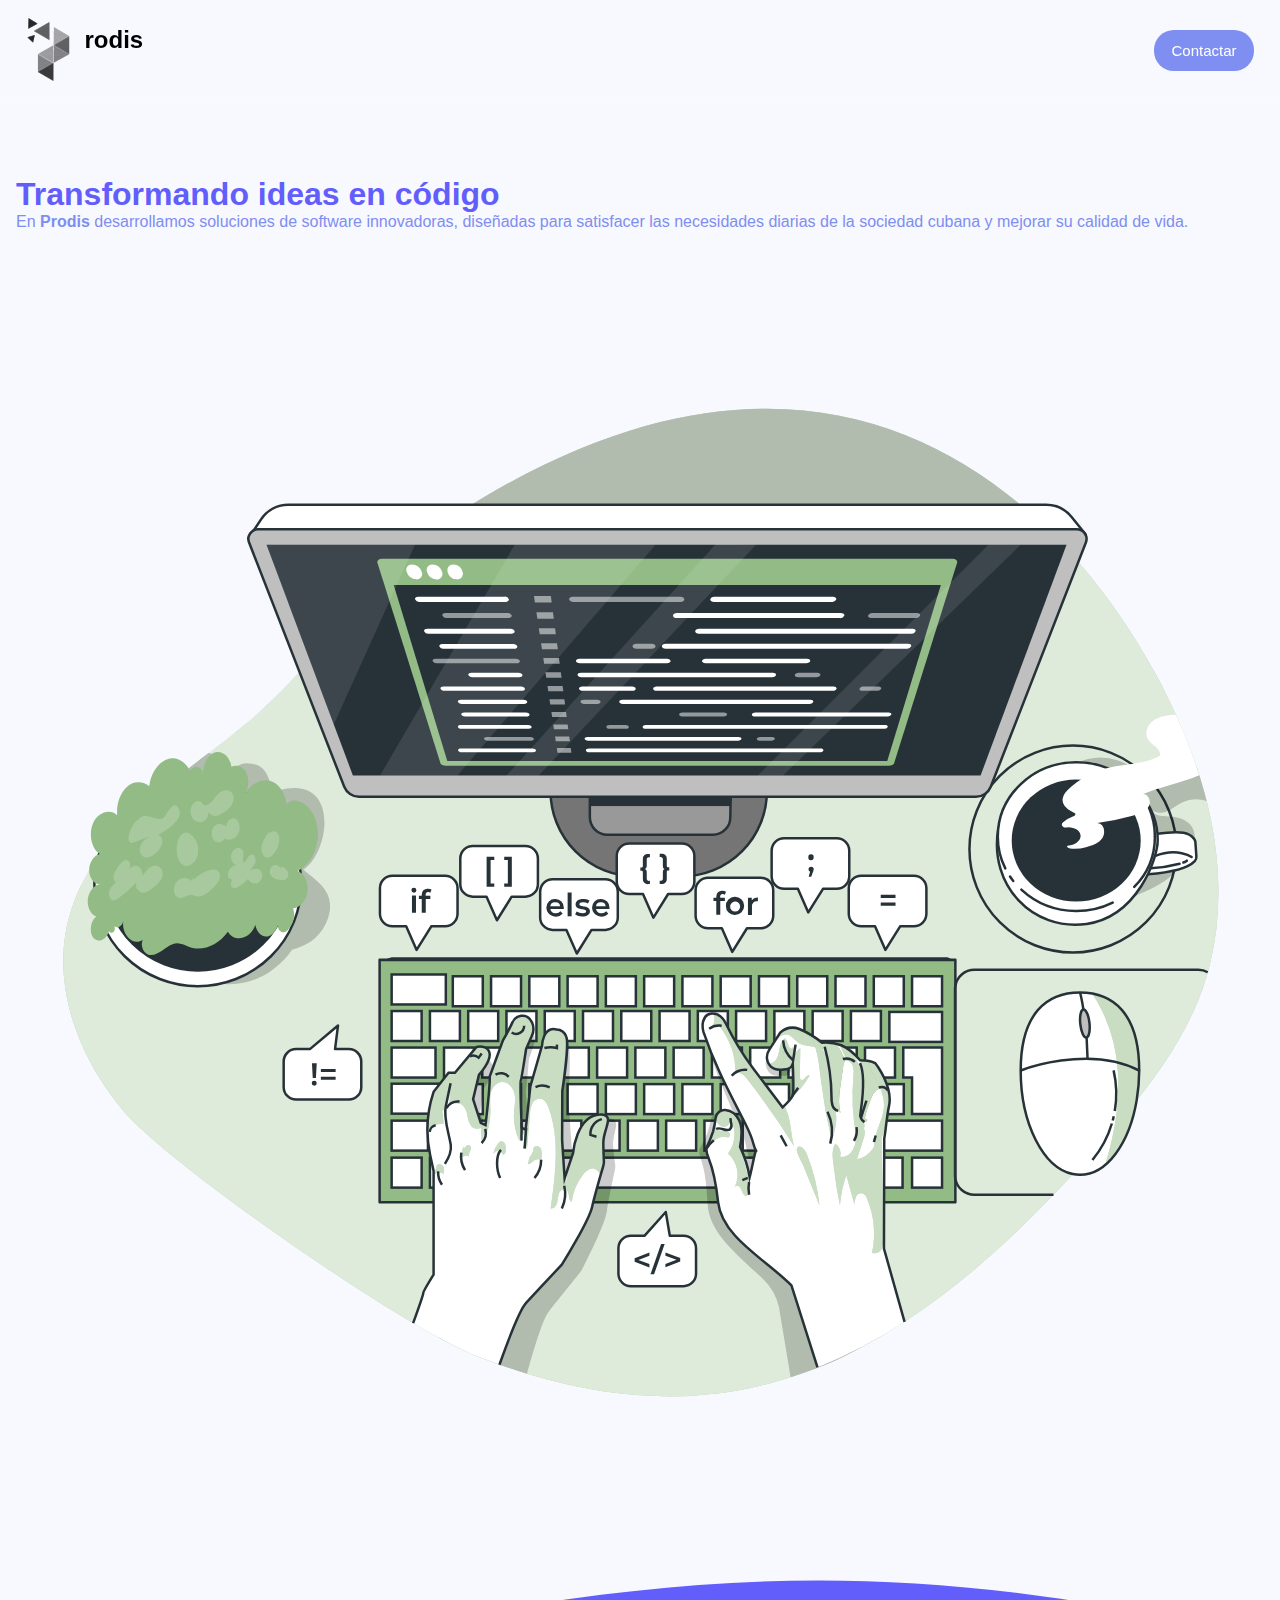
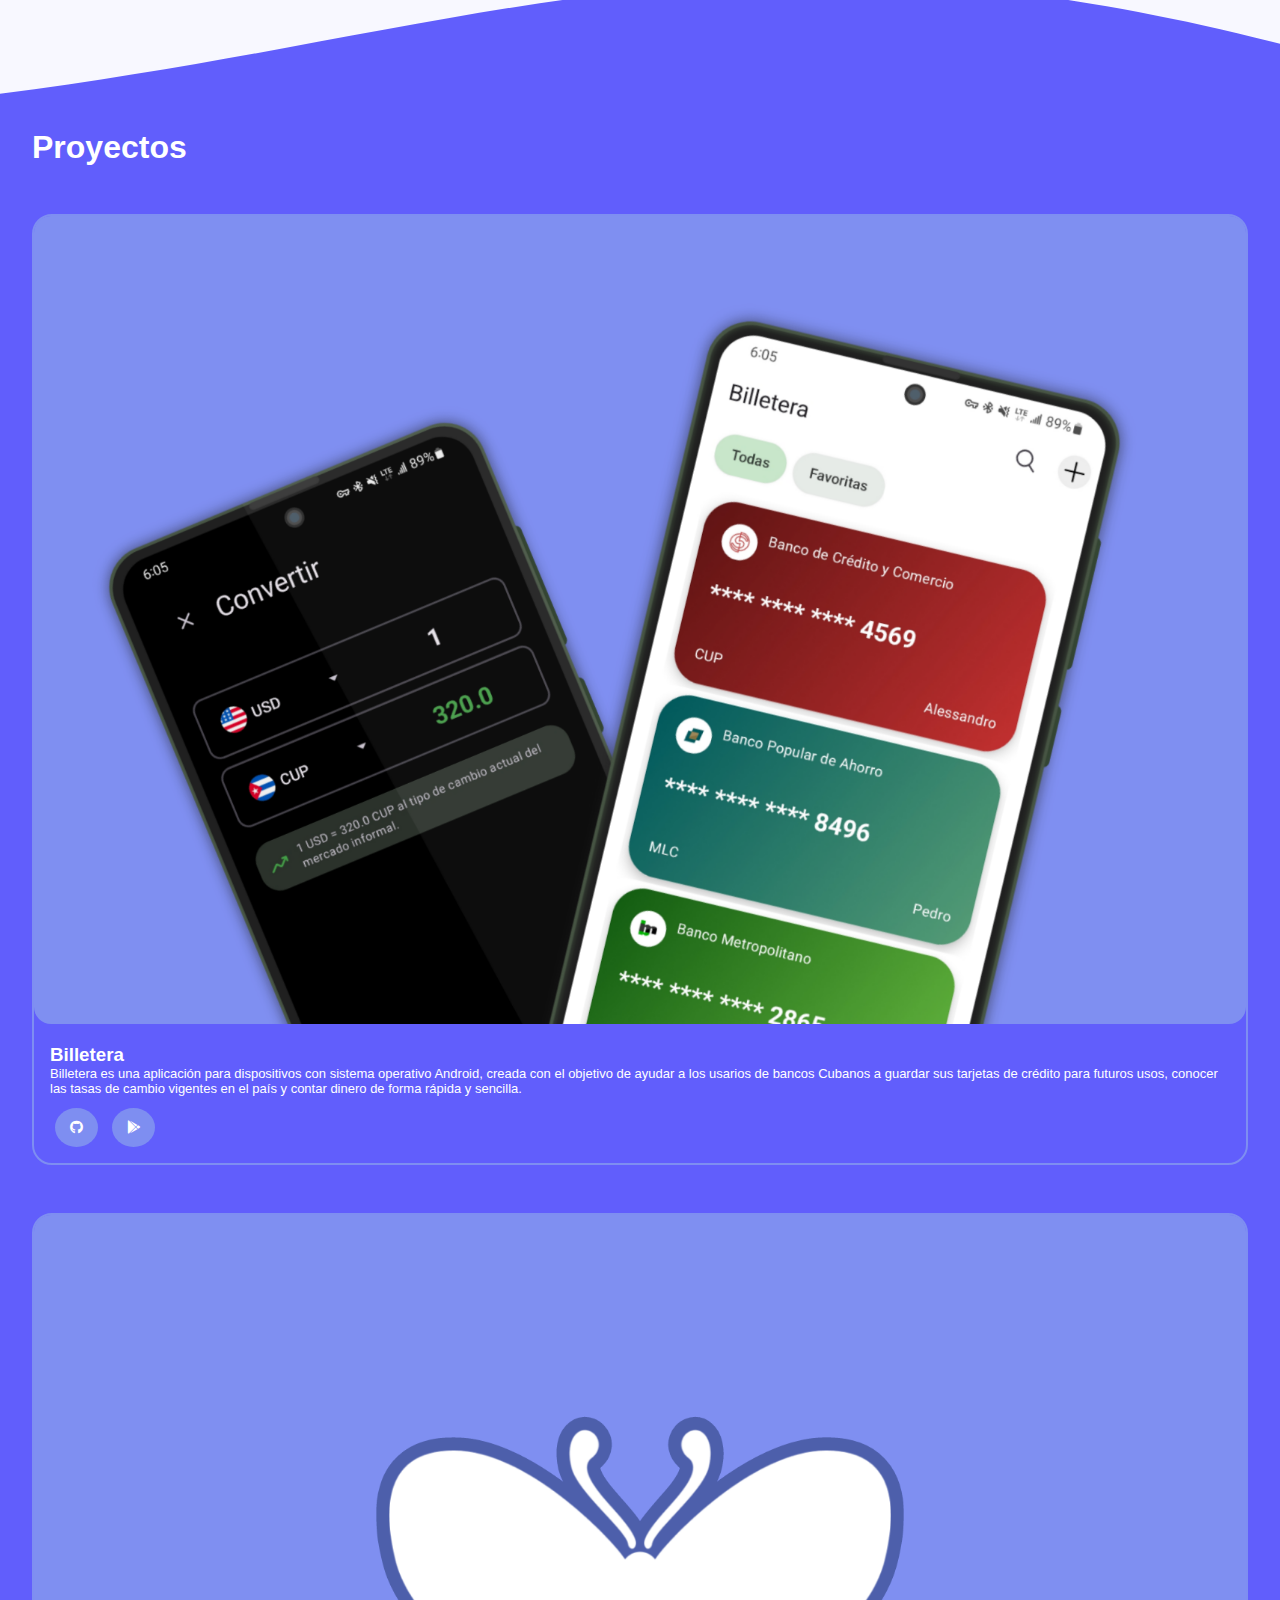
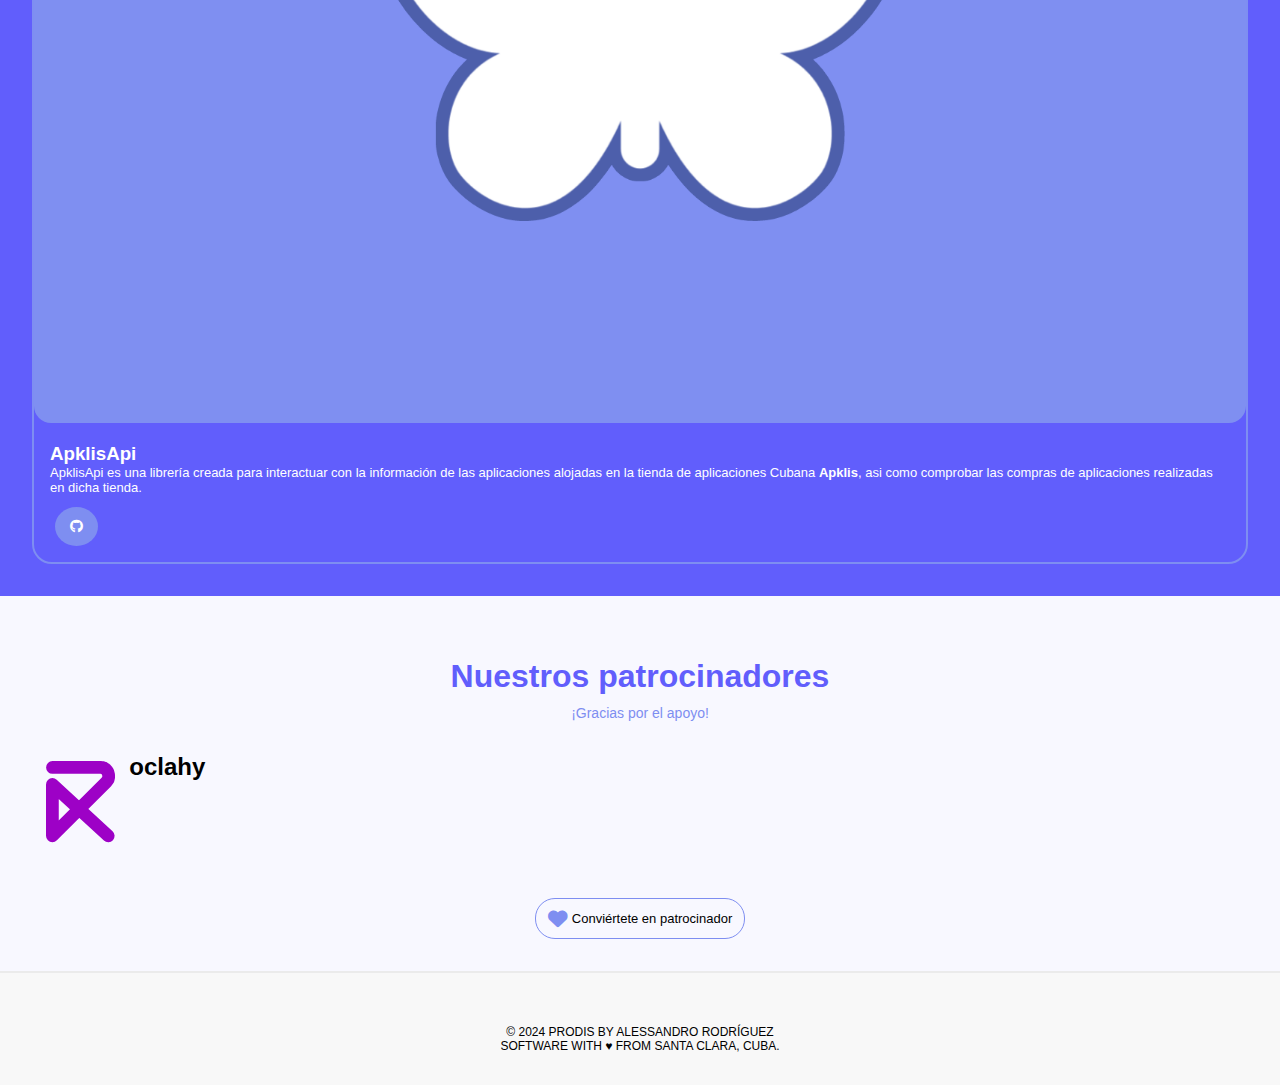
==== commit 8dc3a18a: "update" ====
--- a/index.html
+++ b/index.html
@@ -7,8 +7,14 @@
   <meta property="description" content="Desarrollo de aplicaciones móviles" />
   <meta property="og:site_name" content="Prodis">
   <meta property="og:url" content="https://prodiscu.vercel.app/">
-  <meta property="og:image" content="images/link-image.png">
+  <meta property="og:image" content="https://prodiscu.vercel.app/images/link-preview.png">
 
+   <!-- Meta Tags para Twitter Card -->
+  <meta name="twitter:card" content="summary_large_image">
+  <meta name="twitter:title" content="Prodis">
+  <meta name="twitter:description" content="Desarrollo de aplicaciones móviles">
+  <meta name="twitter:image" content="https://prodiscu.vercel.app/images/link-preview.png">
+  
   <!-- Titulo de la web -->
   <title>Prodis</title>
 
@@ -24,7 +30,12 @@
 <header>
 
   <!--title header -->
-  <h1>Prodis</h1>
+  <div onclick="window.location.href='#';" style="display: flex;">
+    <img src="/images/logo-prodis-vector.svg" style="width: 12%;" alt="/images/logo.png">
+
+    <h2 style="padding-top: 10px; user-select: none;">rodis</h2>
+  </div>
+
 
   <button onclick="window.location.href='contact.html';" class="boton-contacto">
     Contactar
@@ -44,7 +55,7 @@
 
 
   <div style="height: 150px; overflow: hidden;"><svg viewBox="0 0 500 150" preserveAspectRatio="none" style="height: 100%; width: 100%;">
-      <path d="M-1.41,147.33 C194.91,82.58 288.13,-45.92 507.06,101.51 L521.19,153.31 L1.42,192.16 Z" style="stroke: none; fill: #163020;"></path>
+      <path d="M-1.41,147.33 C194.91,82.58 288.13,-45.92 507.06,101.51 L521.19,153.31 L1.42,192.16 Z" style="stroke: none; fill: #615EFC;"></path>
     </svg></div>
 
   <div class="wave-top">
@@ -52,7 +63,7 @@
 
     <!--Billetera -->
     <div class="card-rounded">
-      <img src="/images/billetera-app.png" alt="billetera.png" style="width: 100%; border-radius: 17px;" />
+      <img src="/images/billetera-mockup.png" alt="billetera.png" style="width: 100%; border-radius: 17px;" />
 
       <!-- titulo y descripcion del proyecto-->
       <div style="padding: 1rem;">
@@ -75,7 +86,7 @@
 
     <!-- Apklis librería-->
     <div class="card-rounded">
-      <img src="/images/apklis.png" alt="apklis-lib.png" style="width: 100%; border-radius: 17px;" />
+      <img src="/images/apklis-api.png" alt="apklis-lib.png" style="width: 100%; border-radius: 17px;" />
 
       <!-- titulo y descripcion del proyecto-->
       <div style="padding: 1rem;">
@@ -101,21 +112,21 @@
     <p>¡Gracias por el apoyo!</p>
 
     <div style="display: flex; margin-top: 2rem;" onclick="window.location.href='https://roclahy.com/';">
-      
+
       <svg style="width: 8%;" class='roclahy-svg-logo' enable-background='new 0 0 24.0 24.0' height='100%' version='1.1' viewbox='0 0 24.0 24.0' width='100%' x='0%' xml:space='preserve' xmlns='http://www.w3.org/2000/svg' xmlns:xlink='http://www.w3.org/1999/xlink' y='0%'>
         <path d='M5.05,3.55L16.83,3.53L17.29,3.58L17.51,3.64L17.78,3.73L18.11,3.96L18.23,4.08L18.43,4.26L18.74,4.75L18.90,5.39L18.92,5.96L18.80,6.49L18.35,7.15L5.03,20.43L5.03,7.77L18.81,20.44' fill='#FFFFFF' fill-opacity='0.000' fill-rule='nonzero' stroke-linecap='round' stroke-linejoin='round' stroke-opacity='1.000' stroke-width='3.144'></path>
       </svg>
-      <h2 style="margin-left: 0px;">oclahy</h2>
+      <h2 style="margin-left: 0px; color: black">oclahy</h2>
     </div>
-    
-    <button onclick="window.location.href='sponsor.html';" ><i class="fa-solid fa-heart fa-xl" style="margin-right: 4px; color: gray;"></i>Conviértete en patrocinador</button>
+
+    <button onclick="window.location.href='sponsor.html';"><i class="fa-solid fa-heart fa-xl" style="margin-right: 4px; color: #7E8EF1;"></i>Conviértete en patrocinador</button>
 
   </div>
-  
-  
+
+
   <!-- script -->
   <script src="/js/main.js"></script>
-
+  <script defer src="/_vercel/insights/script.js"></script>
 </body>
 
 <hr>
--- a/css/main.css
+++ b/css/main.css
@@ -30,9 +30,8 @@
   border-bottom: 1px solid rgba(255, 255, 255, 0.2);
 }
 
-header h1 {
-  font-family: Silkscreen;
-  color: #163020;
+header h2 {
+  font-family: Helvetica;
 }
 
 .menu-toggle {
@@ -62,11 +61,15 @@
 }
 
 .content-top h1 {
-  color: #304D30;
+  color: #615EFC;
+}
+
+.content-top p {
+  color: #7E8EF1;
 }
 
 .wave-top {
-  background-color: #163020;
+  background-color: #615EFC;
   position: relative;
   padding: 2rem;
   text-align: left;
@@ -82,19 +85,19 @@
   left: 0;
   width: 100%;
   height: 80px;
-  background: #163020;
+  background: #615EFC;
   background-size: auto;
 }
 
 .card-rounded {
   border-radius: 20px;
-  border: 2px solid #304D30;
+  border: 2px solid #7E8EF1;
   width: 100%;
   margin-top: 3rem;
 }
 
 .boton-redondeado {
-  background: #EEF0E5;
+  background: #7E8EF1;
   border-radius: 50%;
   border: none;
   padding: 12px 15px;
@@ -106,7 +109,7 @@
 }
 
 .boton-contacto {
-  background: #B6C4B6;
+  background: #7E8EF1;
   border: none;
   border-radius: 20px;
   padding: 12px;
@@ -117,7 +120,7 @@
   cursor: pointer;
   margin: auto;
   margin-right: 10px;
-  color: #000;
+  color: #fff;
 }
 
 img {
@@ -135,7 +138,7 @@
 input:focus,
 textarea:focus {
   border-color: none;
-  box-shadow: none ;
+  box-shadow: none;
   outline: none;
 }
 
@@ -150,12 +153,14 @@
   margin-top: 30px;
   padding: 2rem;
   text-align: center;
-}
+  color: #615EFC;
+}
+
 
 .sponsor p {
   font-size: 14px;
   padding-top: 10px;
-  color: #919294;
+  color: #7E8EF1;
   text-align: center;
 }
 
@@ -163,7 +168,7 @@
   margin-top: 3rem;
   border-radius: 20px;
   padding: 12px;
-  border: 2px solid #EEF0E5;
+  border: 1px solid #7E8EF1;
   background: none;
   font-size: 13px;
 }
@@ -185,12 +190,17 @@
   outline: none
 }
 
+.card-rounded i {
+  color: white;
+}
+
 /* sponsor content */
 .sponsor-content {
   margin-top: 80px;
   padding: 2rem;
   font-family: Verdana;
 }
+
 
 /* Estilo del dropdown */
 .dropdown {
@@ -250,13 +260,18 @@
   border: none;
 
 }
-.button-submit{
+
+.button-submit {
   padding: 15px 35px;
   margin-top: 20px;
   border-radius: 20px;
   border: none;
   color: white;
-  background: seagreen;
+  background: #615EFC;
+}
+
+button:hover {
+  background-color: #7E8EF1;
 }
 
 footer {
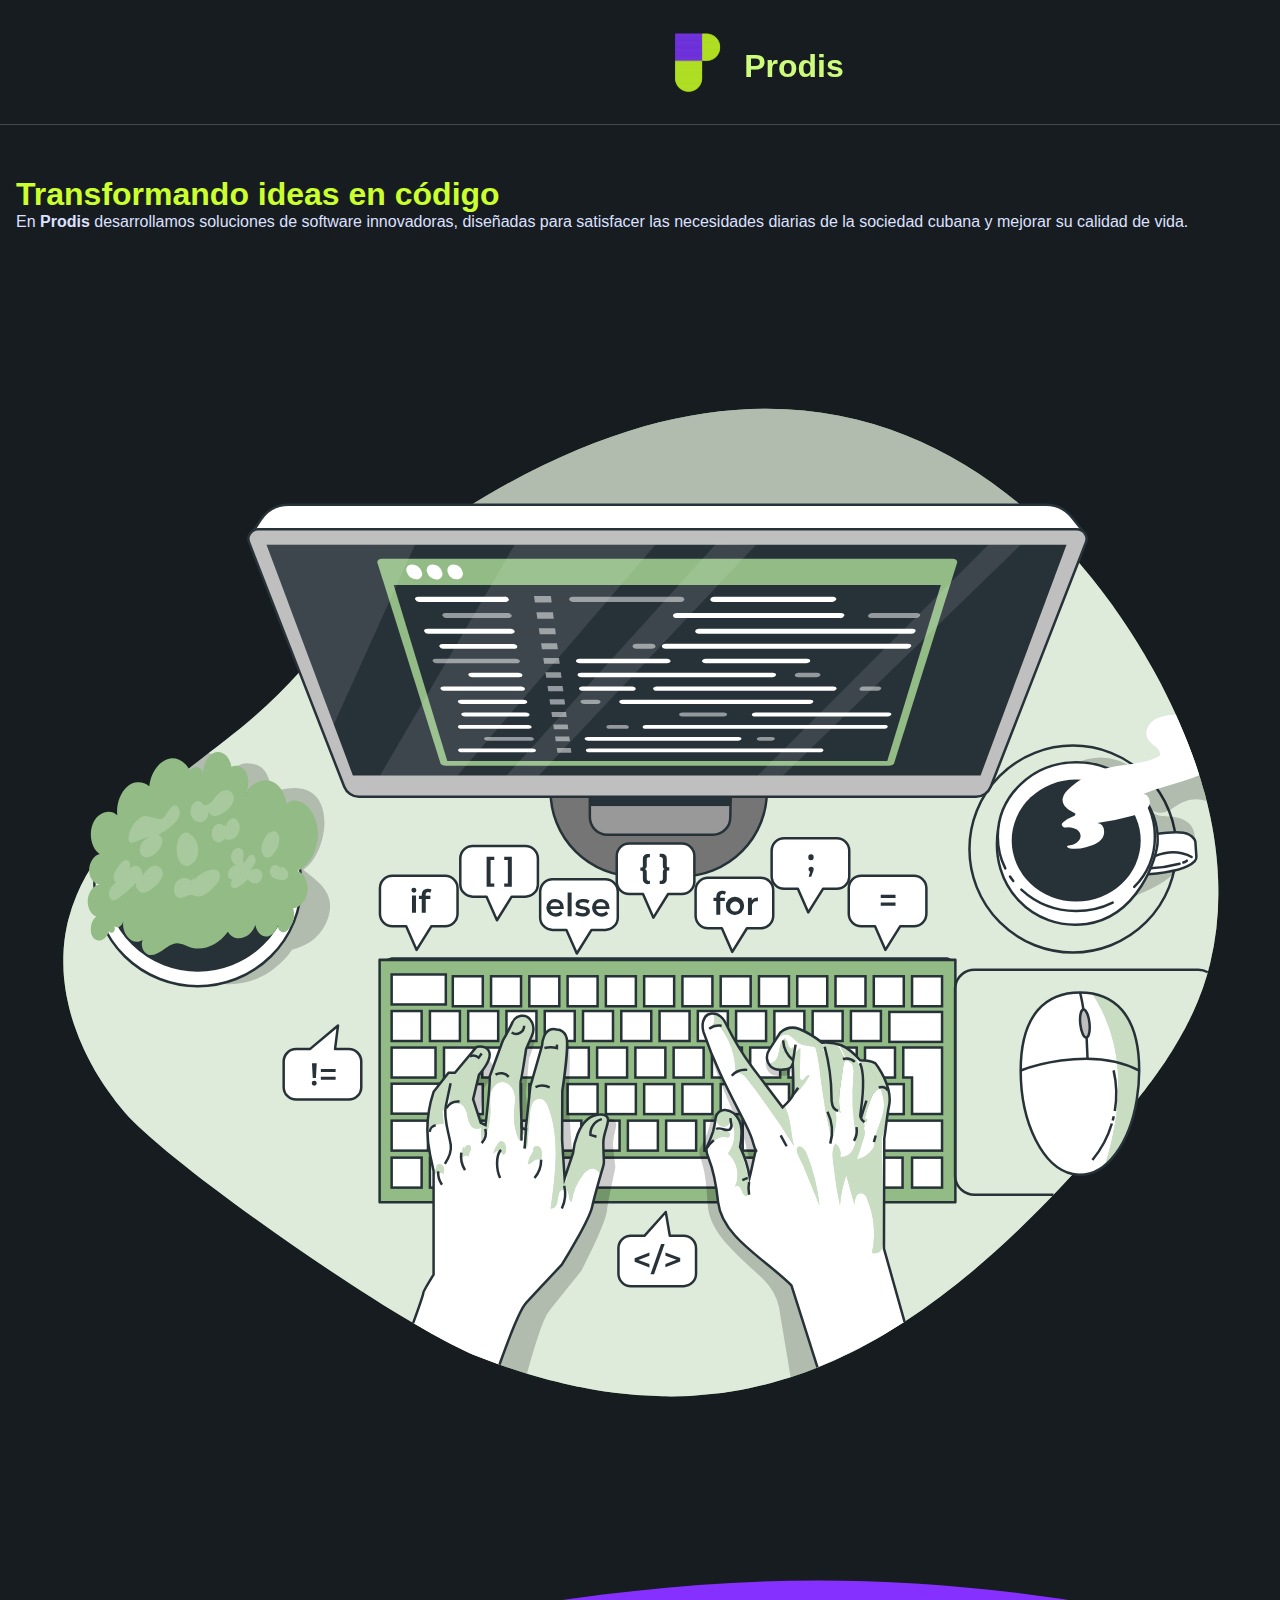
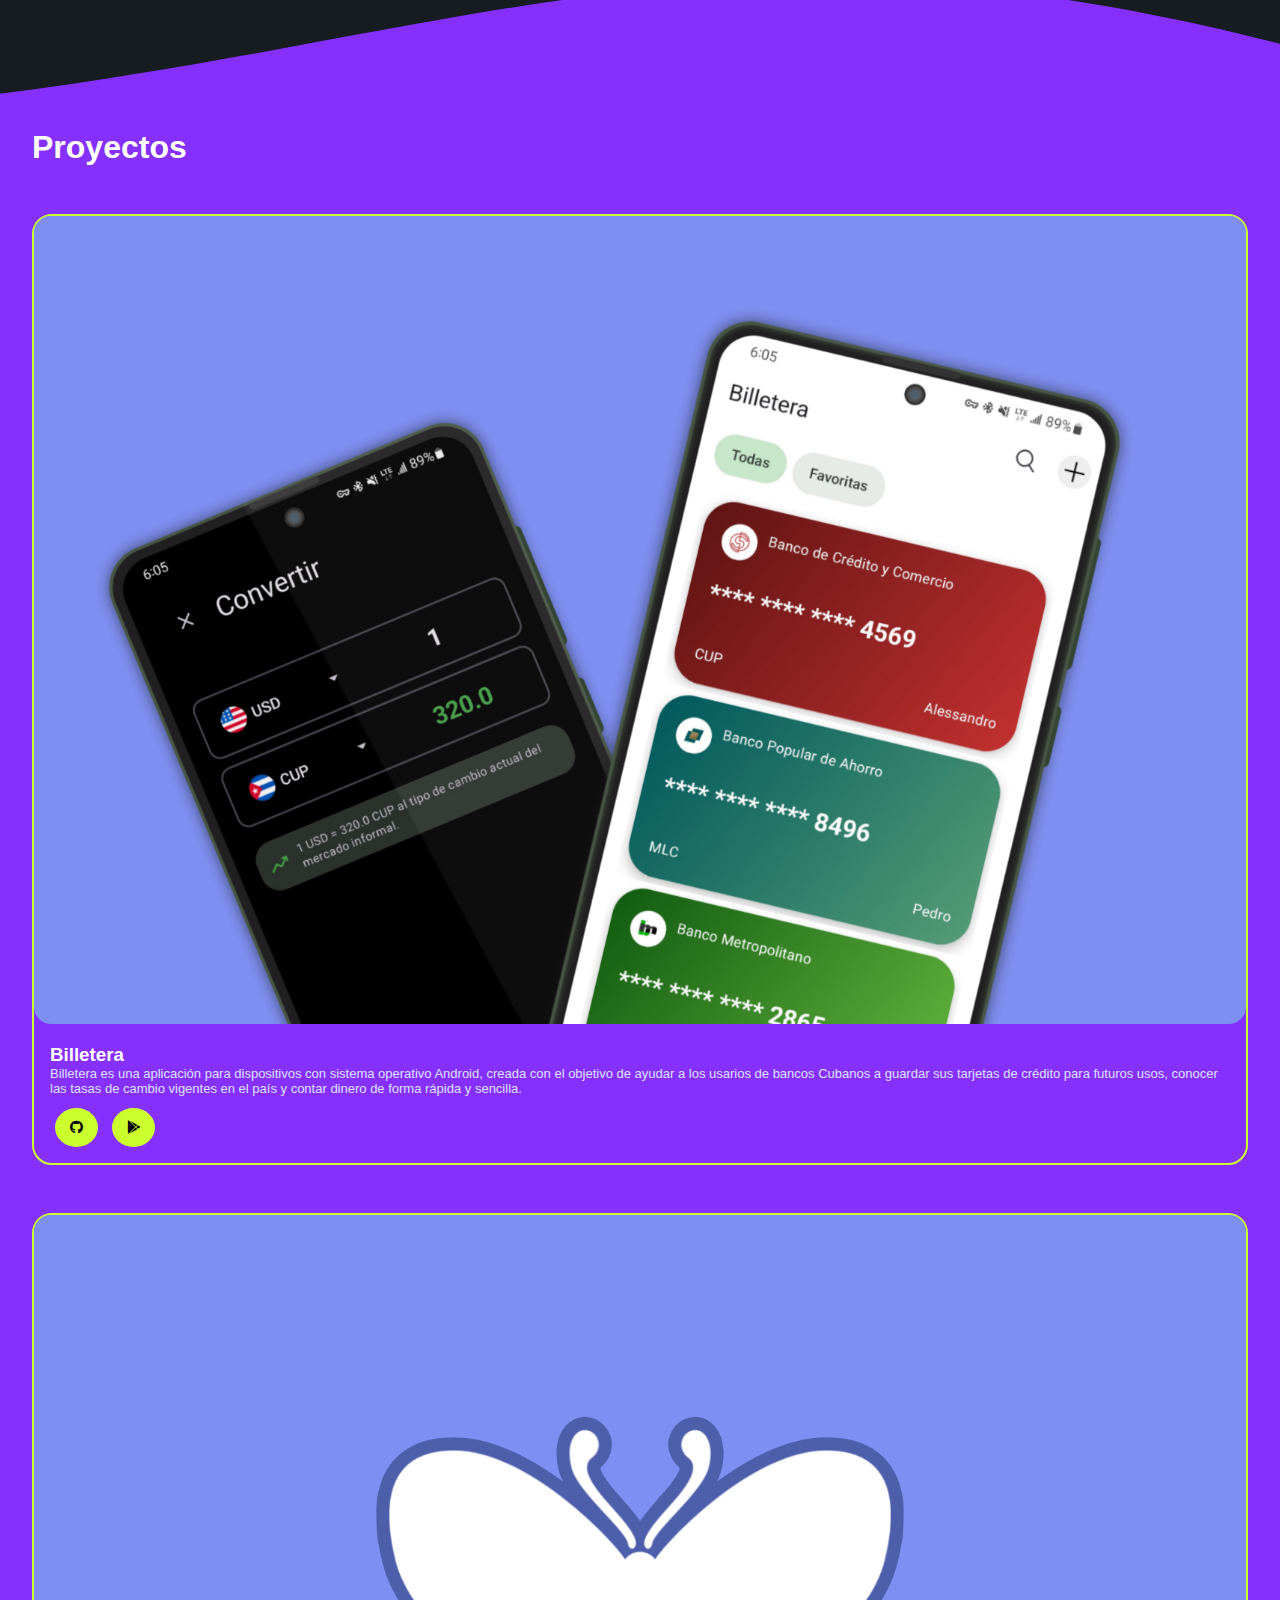
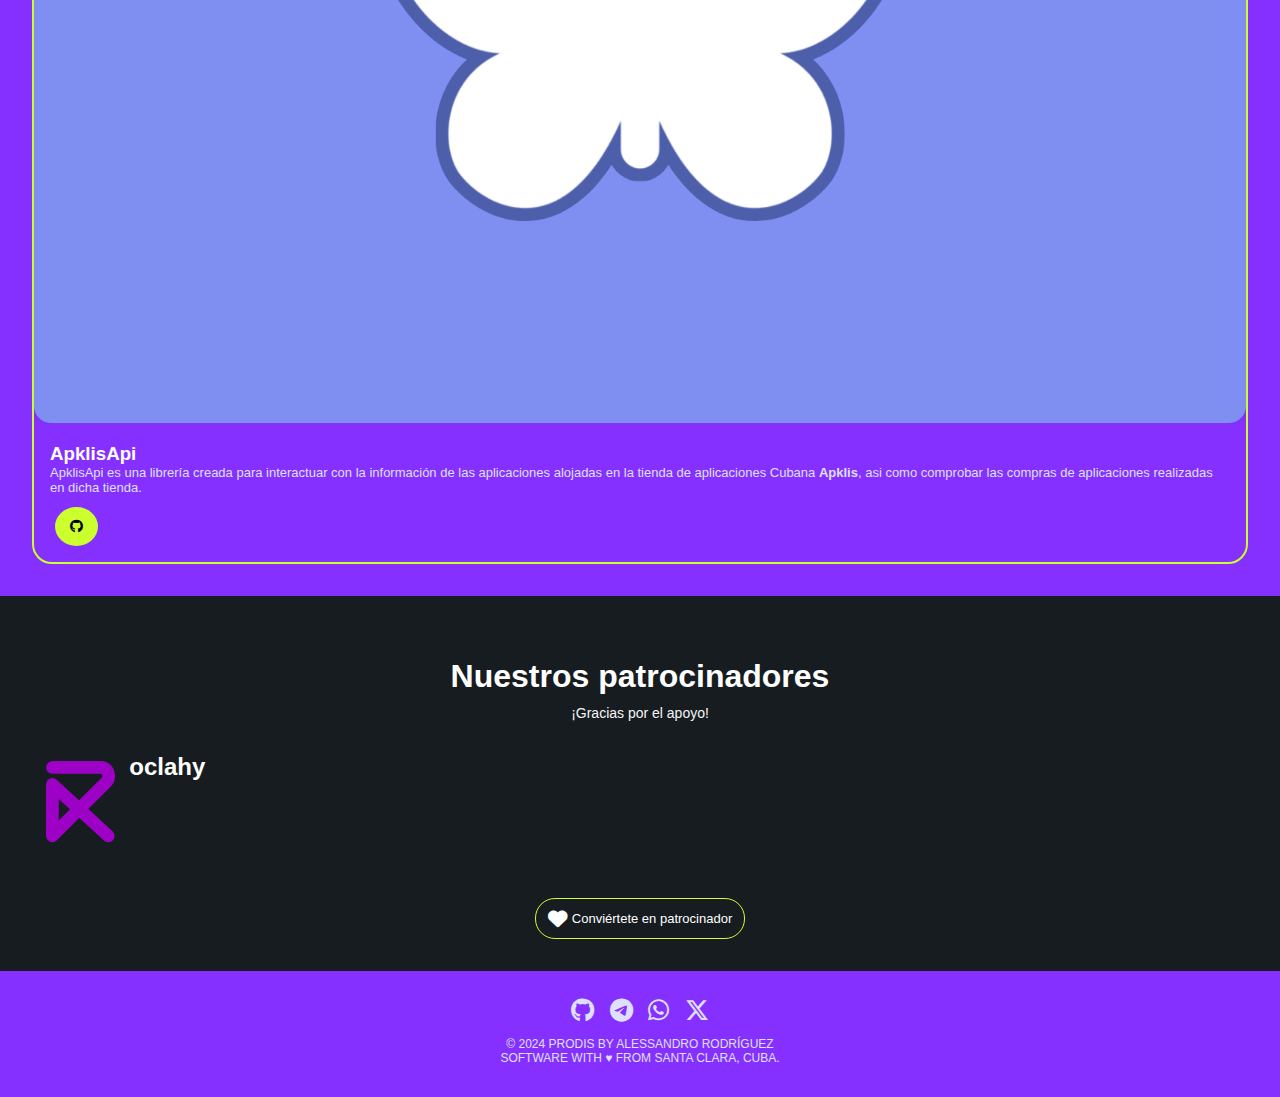
==== commit 064be660: "update" ====
--- a/index.html
+++ b/index.html
@@ -19,29 +19,20 @@
   <title>Prodis</title>
 
   <!-- font awesome-->
-  <link rel="stylesheet" href="https://cdnjs.cloudflare.com/ajax/libs/font-awesome/6.0.0-beta3/css/all.min.css">
+  <link rel="stylesheet" href="https://cdnjs.cloudflare.com/ajax/libs/font-awesome/6.4.2/css/all.min.css">
   <!-- style -->
   <link rel="stylesheet" href="/css/main.css">
 
 
 </head>
 
-<!-- header -->
-<header>
-
-  <!--title header -->
-  <div onclick="window.location.href='#';" style="display: flex;">
-    <img src="/images/logo-prodis-vector.svg" style="width: 12%;" alt="/images/logo.png">
-
-    <h2 style="padding-top: 10px; user-select: none;">rodis</h2>
-  </div>
-
-
-  <button onclick="window.location.href='contact.html';" class="boton-contacto">
-    Contactar
-  </button>
-
-</header>
+  <!-- Header -->
+  <header>
+    <div onclick="window.location.href='/index.html';" style="display: flex; align-items: center;">
+      <img src="/images/prodis-vector.svg" style="width: 15%;" alt="Logo Prodis">
+      <h2 style="padding-top: 10px; user-select: none;">Prodis</h2>
+    </div>
+  </header>
 
 <body>
 
@@ -55,7 +46,7 @@
 
 
   <div style="height: 150px; overflow: hidden;"><svg viewBox="0 0 500 150" preserveAspectRatio="none" style="height: 100%; width: 100%;">
-      <path d="M-1.41,147.33 C194.91,82.58 288.13,-45.92 507.06,101.51 L521.19,153.31 L1.42,192.16 Z" style="stroke: none; fill: #615EFC;"></path>
+      <path d="M-1.41,147.33 C194.91,82.58 288.13,-45.92 507.06,101.51 L521.19,153.31 L1.42,192.16 Z" style="stroke: none; fill: #8630FF;"></path>
     </svg></div>
 
   <div class="wave-top">
@@ -74,11 +65,11 @@
 
         <!-- botones de información -->
         <!-- Github -->
-        <button onclick="window.location.href='https://www.github.com/alessandrxdev/billetera';" class="boton-redondeado"><i class="fa-brands fa-github fa-x1"></i></button>
+        <button onclick="window.location.href='https://www.github.com/alessandrxdev/billetera';" class="boton-redondeado"><i style="color: black;" class="fa-brands fa-github fa-x1"></i></button>
 
         <!-- Play Store-->
         <button onclick="window.location.href='https://play.google.com/store/apps/details?id=com.arr.bancamovil';" class="boton-redondeado">
-          <i class="fa-brands fa-google-play fa-x1"></i>
+          <i style="color: black;" class="fa-brands fa-google-play fa-x1"></i>
         </button>
 
       </div>
@@ -97,7 +88,7 @@
 
         <!-- botones de información -->
         <!-- Github -->
-        <button onclick="window.location.href='https://www.github.com/alessandrxdev/apklisapi';" class="boton-redondeado"><i class="fa-brands fa-github fa-x1"></i></button>
+        <button onclick="window.location.href='https://www.github.com/alessandrxdev/apklisapi';" class="boton-redondeado"><i style="color: black;" class="fa-brands fa-github fa-x1"></i></button>
 
       </div>
     </div>
@@ -116,10 +107,10 @@
       <svg style="width: 8%;" class='roclahy-svg-logo' enable-background='new 0 0 24.0 24.0' height='100%' version='1.1' viewbox='0 0 24.0 24.0' width='100%' x='0%' xml:space='preserve' xmlns='http://www.w3.org/2000/svg' xmlns:xlink='http://www.w3.org/1999/xlink' y='0%'>
         <path d='M5.05,3.55L16.83,3.53L17.29,3.58L17.51,3.64L17.78,3.73L18.11,3.96L18.23,4.08L18.43,4.26L18.74,4.75L18.90,5.39L18.92,5.96L18.80,6.49L18.35,7.15L5.03,20.43L5.03,7.77L18.81,20.44' fill='#FFFFFF' fill-opacity='0.000' fill-rule='nonzero' stroke-linecap='round' stroke-linejoin='round' stroke-opacity='1.000' stroke-width='3.144'></path>
       </svg>
-      <h2 style="margin-left: 0px; color: black">oclahy</h2>
+      <h2 style="margin-left: 0px; color: white">oclahy</h2>
     </div>
 
-    <button onclick="window.location.href='sponsor.html';"><i class="fa-solid fa-heart fa-xl" style="margin-right: 4px; color: #7E8EF1;"></i>Conviértete en patrocinador</button>
+    <button onclick="window.location.href='sponsor.html';"><i class="fa-solid fa-heart fa-xl" style="margin-right: 4px; color: white;"></i>Conviértete en patrocinador</button>
 
   </div>
 
@@ -129,9 +120,23 @@
   <script defer src="/_vercel/insights/script.js"></script>
 </body>
 
-<hr>
 <footer>
+  <div>
 
+    <!-- GitHub -->
+    <i onclick="window.location.href='https://github.com/alessandrxdev/prodis';" style="margin: 6px;" class="fa-brands fa-github fa-2xl"></i>
+
+    <!-- Telegram channel -->
+    <i onclick="window.location.href='https://t.me/ProdisCU';" style="margin: 6px;" class="fa-brands fa-telegram fa-2xl"></i>
+
+    <!-- WhatsApp Channel -->
+    <i onclick="window.location.href='https://whatsapp.com/channel/0029VabYDCFAu3aVs2zjBs35';" style="margin: 6px;" class="fa-brands fa-whatsapp fa-2xl"></i>
+
+
+    <!-- Social X-->
+    <i onclick="window.location.href='https://x.com/prodisdev';" style="margin: 6px;" class="fa-brands fa-x-twitter fa-2xl"></i>
+
+  </div>
   <p style="margin-top: 20px;">© 2024 PRODIS BY ALESSANDRO RODRÍGUEZ<br />SOFTWARE WITH ♥ FROM SANTA CLARA, CUBA.</p>
 
 </footer>
--- a/css/main.css
+++ b/css/main.css
@@ -10,12 +10,11 @@
 }
 
 :root {
-  background: ghostwhite;
+  background: #171C21;
 }
 
 header {
-  background: rgba(ghostwhite 0.5);
-  /* Fondo semi-transparente */
+  background: transparent;
   backdrop-filter: blur(10px);
   padding: 16px;
   display: flex;
@@ -32,6 +31,8 @@
 
 header h2 {
   font-family: Helvetica;
+  color: #CDFB7C;
+  font-size: 200%
 }
 
 .menu-toggle {
@@ -55,21 +56,24 @@
   font-family: Arial, Helvetica, sans-serif;
 }
 
+body p{
+  color: #DDE0FF;
+}
 .content-top {
   padding: 1rem;
   margin-top: 10rem;
 }
 
 .content-top h1 {
-  color: #615EFC;
+  color: #CBFF2E;
 }
 
 .content-top p {
-  color: #7E8EF1;
+  color: #DDE0FF;
 }
 
 .wave-top {
-  background-color: #615EFC;
+  background-color: #8630FF;
   position: relative;
   padding: 2rem;
   text-align: left;
@@ -85,19 +89,23 @@
   left: 0;
   width: 100%;
   height: 80px;
-  background: #615EFC;
+  background: #8630FF;
   background-size: auto;
 }
 
 .card-rounded {
   border-radius: 20px;
-  border: 2px solid #7E8EF1;
+  border: 2px solid #CBFF2E;
   width: 100%;
   margin-top: 3rem;
 }
 
+a{
+  color: #CBFF2E;
+}
+
 .boton-redondeado {
-  background: #7E8EF1;
+  background: #CBFF2E;
   border-radius: 50%;
   border: none;
   padding: 12px 15px;
@@ -153,14 +161,14 @@
   margin-top: 30px;
   padding: 2rem;
   text-align: center;
-  color: #615EFC;
+  color: white;
 }
 
 
 .sponsor p {
   font-size: 14px;
   padding-top: 10px;
-  color: #7E8EF1;
+  color: whitesmoke;
   text-align: center;
 }
 
@@ -168,8 +176,9 @@
   margin-top: 3rem;
   border-radius: 20px;
   padding: 12px;
-  border: 1px solid #7E8EF1;
+  border: 1px solid #CBFF2E;
   background: none;
+  color: white;
   font-size: 13px;
 }
 
@@ -270,14 +279,19 @@
   background: #615EFC;
 }
 
+
 button:hover {
-  background-color: #7E8EF1;
+  background-color: #CBFF2E;
+  color: black;
 }
 
 footer {
   padding: 2rem;
-  background: #F8F8F8;
+  background: #8630FF;
   color: #000;
   font-size: 12px;
   text-align: center;
+}
+footer i{
+  color: #DDE0FF;
 }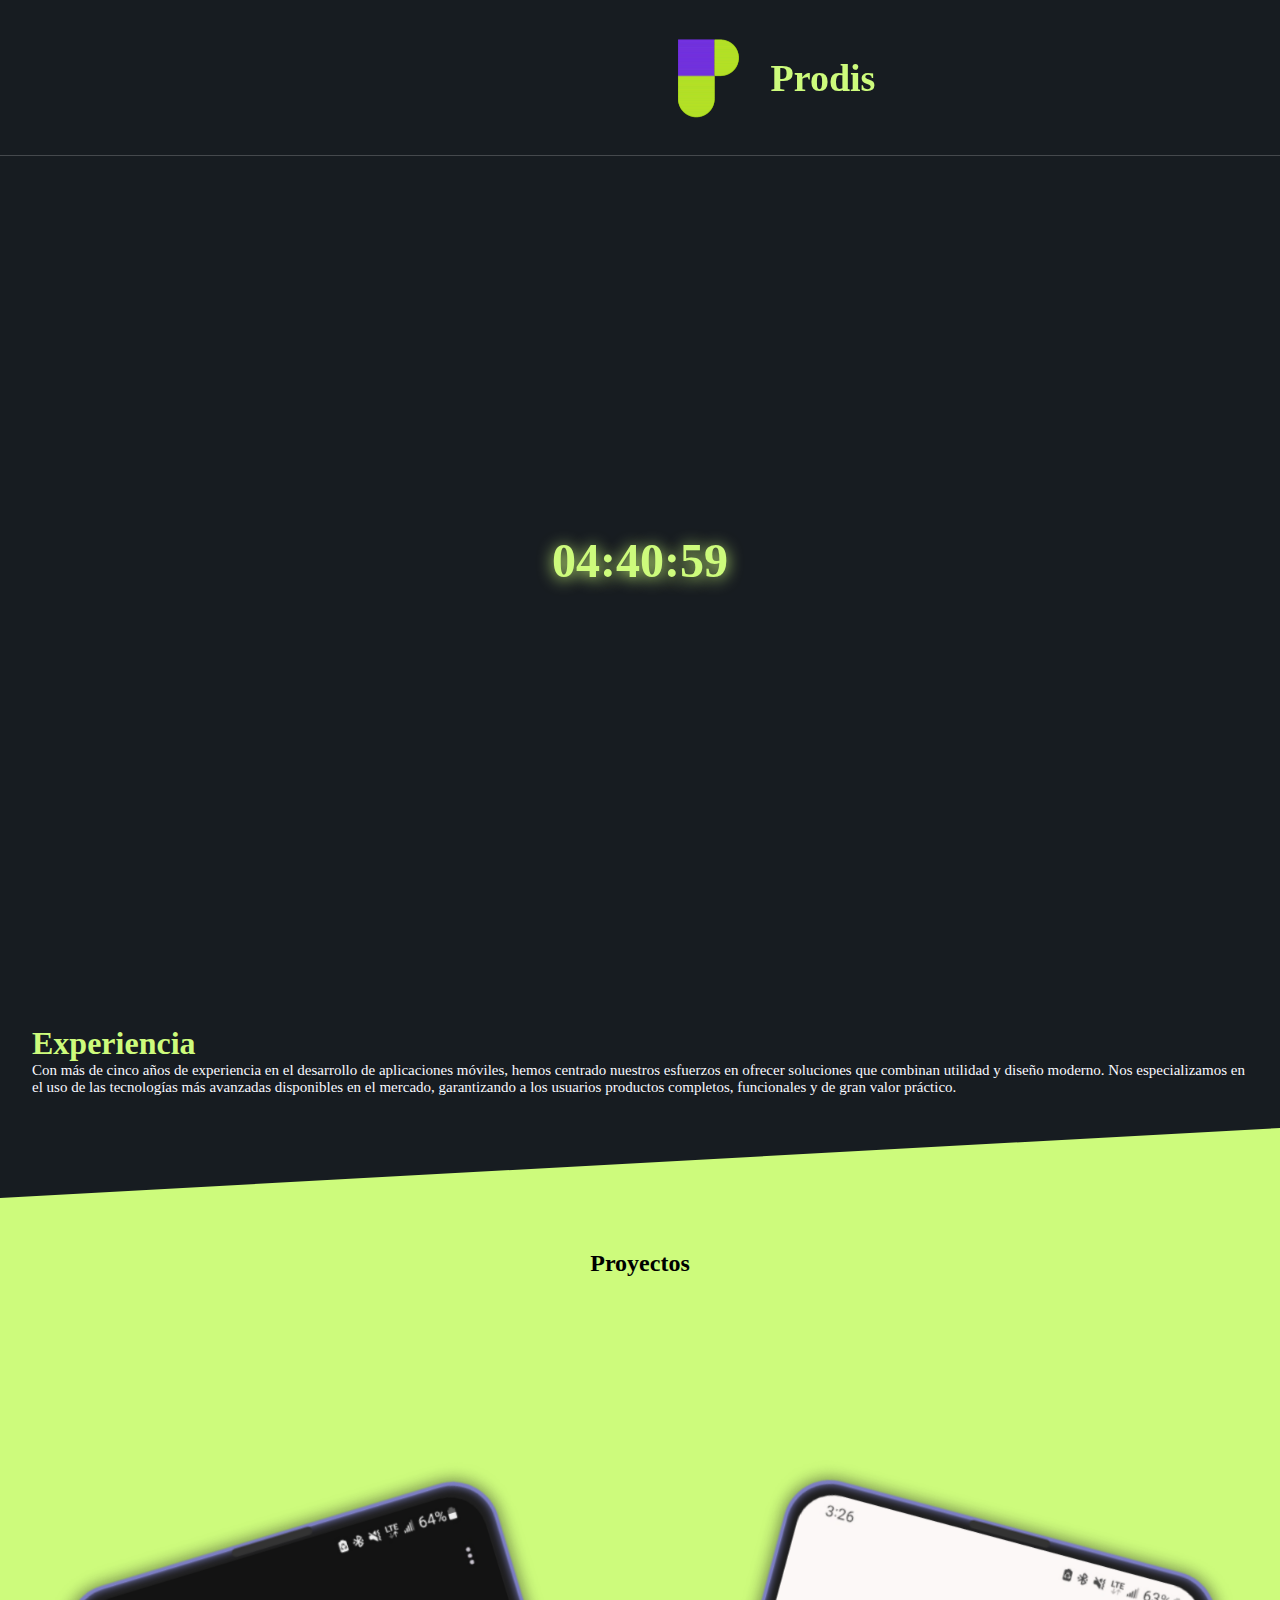
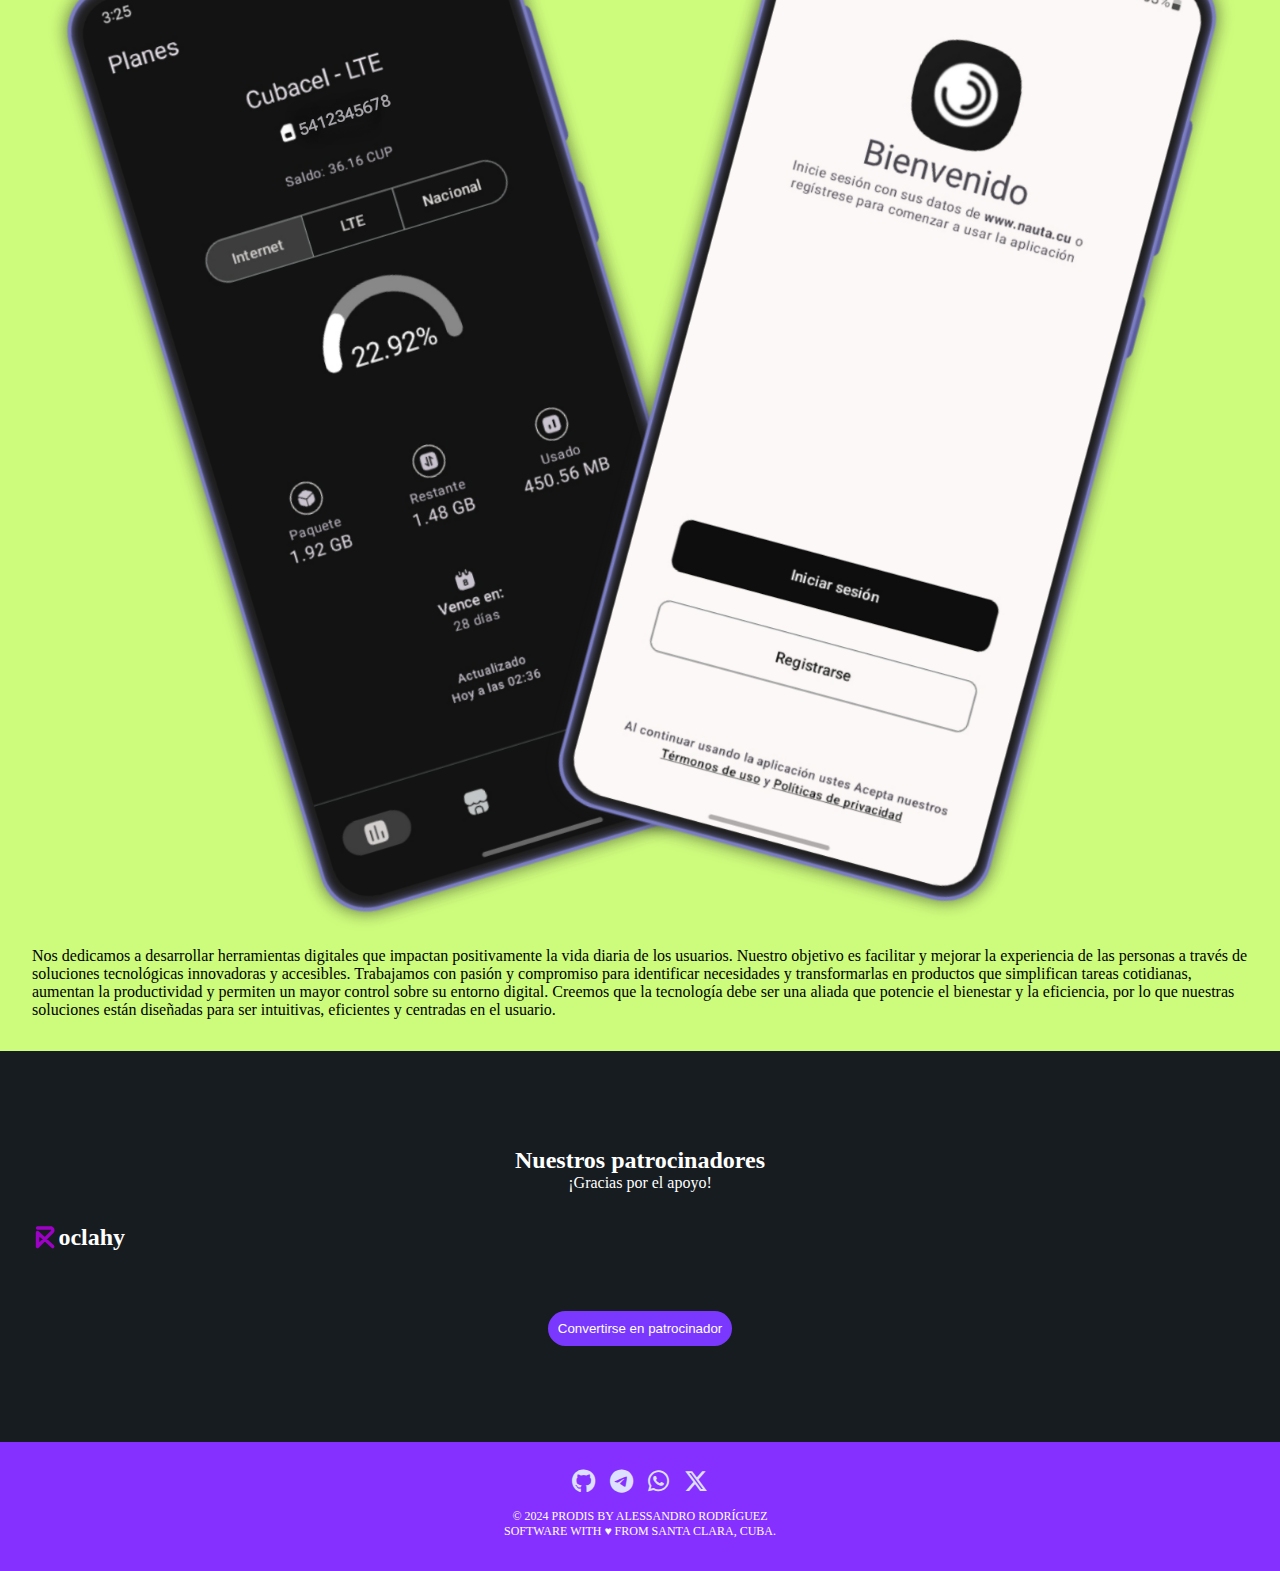
==== commit 7063255a: "update" ====
--- a/index.html
+++ b/index.html
@@ -1,123 +1,77 @@
 <!DOCTYPE html>
-<html lang="es">
+<html>
 
 <head>
   <meta charset="UTF-8">
   <meta name="viewport" content="width=device-width, initial-scale=1">
-  <meta property="description" content="Desarrollo de aplicaciones móviles" />
-  <meta property="og:site_name" content="Prodis">
-  <meta property="og:url" content="https://prodiscu.vercel.app/">
-  <meta property="og:image" content="https://prodiscu.vercel.app/images/link-preview.png">
-
-   <!-- Meta Tags para Twitter Card -->
-  <meta name="twitter:card" content="summary_large_image">
-  <meta name="twitter:title" content="Prodis">
-  <meta name="twitter:description" content="Desarrollo de aplicaciones móviles">
-  <meta name="twitter:image" content="https://prodiscu.vercel.app/images/link-preview.png">
-  
-  <!-- Titulo de la web -->
-  <title>Prodis</title>
+  <title></title>
 
   <!-- font awesome-->
   <link rel="stylesheet" href="https://cdnjs.cloudflare.com/ajax/libs/font-awesome/6.4.2/css/all.min.css">
   <!-- style -->
-  <link rel="stylesheet" href="/css/main.css">
-
-
+  <link rel="stylesheet" href="/css/mainn.css">
 </head>
 
-  <!-- Header -->
-  <header>
-    <div onclick="window.location.href='/index.html';" style="display: flex; align-items: center;">
-      <img src="/images/prodis-vector.svg" style="width: 15%;" alt="Logo Prodis">
-      <h2 style="padding-top: 10px; user-select: none;">Prodis</h2>
-    </div>
-  </header>
+<header>
+
+  <div class="content-header">
+    <img src="images/prodis-vector.svg" style="width: 20%;" alt="prodis-vector.svg">
+
+    <h2>Prodis</h2>
+
+  </div>
+
+</header>
 
 <body>
 
-  <div class="content-top">
-    <h1>Transformando ideas en código</h1>
-    <p>En <b>Prodis</b> desarrollamos soluciones de software innovadoras, diseñadas para satisfacer las necesidades diarias de la sociedad cubana y mejorar su calidad de vida.</p>
+  <!-- top content -->
+  <main>
+    <div class="clock" style="margin-top:40%; text-align: center;" id="clock"></div>
 
-    <img src="/images/typing-code.svg" alt="code-typing.svg" style="margin-top: 3rem;">
+    <div class="content-top">
+      <h1>Experiencia</h1>
+      <p>Con más de cinco años de experiencia en el desarrollo de aplicaciones móviles, hemos centrado nuestros esfuerzos en ofrecer soluciones que combinan utilidad y diseño moderno. Nos especializamos en el uso de las tecnologías más avanzadas disponibles en el mercado, garantizando a los usuarios productos completos, funcionales y de gran valor práctico.</p>
+    </div>
 
-  </div>
+    <!-- Proyectos -->
+    <div class="slanted-edge">
+
+      <h2 style="margin-top: 90px;">Proyectos</h2>
+
+      <img class="image" style="width: 100%;" src="mockups/mockup-servicel.png" alt="mockup-servicel.png">
+
+      <p>Nos dedicamos a desarrollar herramientas digitales que impactan positivamente la vida diaria de los usuarios. Nuestro objetivo es facilitar y mejorar la experiencia de las personas a través de soluciones tecnológicas innovadoras y accesibles. Trabajamos con pasión y compromiso para identificar necesidades y transformarlas en productos que simplifican tareas cotidianas, aumentan la productividad y permiten un mayor control sobre su entorno digital. Creemos que la tecnología debe ser una aliada que potencie el bienestar y la eficiencia, por lo que nuestras soluciones están diseñadas para ser intuitivas, eficientes y centradas en el usuario.</p>
+
+    </div>
+
+    <div class="sponsor">
+      <h2>Nuestros patrocinadores</h2>
+      <p>¡Gracias por el apoyo!</p>
 
 
-  <div style="height: 150px; overflow: hidden;"><svg viewBox="0 0 500 150" preserveAspectRatio="none" style="height: 100%; width: 100%;">
-      <path d="M-1.41,147.33 C194.91,82.58 288.13,-45.92 507.06,101.51 L521.19,153.31 L1.42,192.16 Z" style="stroke: none; fill: #8630FF;"></path>
-    </svg></div>
+      <div class="image" style="display: flex; margin-top: 2rem;" onclick="window.location.href='https://roclahy.com/';">
 
-  <div class="wave-top">
-    <h1>Proyectos</h1>
-
-    <!--Billetera -->
-    <div class="card-rounded">
-      <img src="/images/billetera-mockup.png" alt="billetera.png" style="width: 100%; border-radius: 17px;" />
-
-      <!-- titulo y descripcion del proyecto-->
-      <div style="padding: 1rem;">
-        <h3>Billetera</h3>
-        <p style="font-size: 13px">
-          Billetera es una aplicación para dispositivos con sistema operativo Android, creada con el objetivo de ayudar a los usarios de bancos Cubanos a guardar sus tarjetas de crédito para futuros usos, conocer las tasas de cambio vigentes en el país y contar dinero de forma rápida y sencilla.
-        </p>
-
-        <!-- botones de información -->
-        <!-- Github -->
-        <button onclick="window.location.href='https://www.github.com/alessandrxdev/billetera';" class="boton-redondeado"><i style="color: black;" class="fa-brands fa-github fa-x1"></i></button>
-
-        <!-- Play Store-->
-        <button onclick="window.location.href='https://play.google.com/store/apps/details?id=com.arr.bancamovil';" class="boton-redondeado">
-          <i style="color: black;" class="fa-brands fa-google-play fa-x1"></i>
-        </button>
-
+        <svg style="width: 8%;" class='roclahy-svg-logo' enable-background='new 0 0 24.0 24.0' height='100%' version='1.1' viewbox='0 0 24.0 24.0' width='100%' x='0%' xml:space='preserve' xmlns='http://www.w3.org/2000/svg' xmlns:xlink='http://www.w3.org/1999/xlink' y='0%'>
+          <path d='M5.05,3.55L16.83,3.53L17.29,3.58L17.51,3.64L17.78,3.73L18.11,3.96L18.23,4.08L18.43,4.26L18.74,4.75L18.90,5.39L18.92,5.96L18.80,6.49L18.35,7.15L5.03,20.43L5.03,7.77L18.81,20.44' fill='#FFFFFF' fill-opacity='0.000' fill-rule='nonzero' stroke-linecap='round' stroke-linejoin='round' stroke-opacity='1.000' stroke-width='3.144'></path>
+        </svg>
+        <h2 style="margin-left: 0px; color: white">oclahy</h2>
+      </div>
+      
+      
+      <div class="button" style="margin-top: 60px; text-align: center;">
+        <button>Convertirse en patrocinador </button>
       </div>
     </div>
 
-    <!-- Apklis librería-->
-    <div class="card-rounded">
-      <img src="/images/apklis-api.png" alt="apklis-lib.png" style="width: 100%; border-radius: 17px;" />
+  </main>
 
-      <!-- titulo y descripcion del proyecto-->
-      <div style="padding: 1rem;">
-        <h3>ApklisApi</h3>
-        <p style="font-size: 13px">
-          ApklisApi es una librería creada para interactuar con la información de las aplicaciones alojadas en la tienda de aplicaciones Cubana <b>Apklis</b>, asi como comprobar las compras de aplicaciones realizadas en dicha tienda.
-        </p>
-
-        <!-- botones de información -->
-        <!-- Github -->
-        <button onclick="window.location.href='https://www.github.com/alessandrxdev/apklisapi';" class="boton-redondeado"><i style="color: black;" class="fa-brands fa-github fa-x1"></i></button>
-
-      </div>
-    </div>
-
-
-  </div>
-
-  <!-- Patrocinio -->
-  <div class="sponsor">
-
-    <h1>Nuestros patrocinadores</h1>
-    <p>¡Gracias por el apoyo!</p>
-
-    <div style="display: flex; margin-top: 2rem;" onclick="window.location.href='https://roclahy.com/';">
-
-      <svg style="width: 8%;" class='roclahy-svg-logo' enable-background='new 0 0 24.0 24.0' height='100%' version='1.1' viewbox='0 0 24.0 24.0' width='100%' x='0%' xml:space='preserve' xmlns='http://www.w3.org/2000/svg' xmlns:xlink='http://www.w3.org/1999/xlink' y='0%'>
-        <path d='M5.05,3.55L16.83,3.53L17.29,3.58L17.51,3.64L17.78,3.73L18.11,3.96L18.23,4.08L18.43,4.26L18.74,4.75L18.90,5.39L18.92,5.96L18.80,6.49L18.35,7.15L5.03,20.43L5.03,7.77L18.81,20.44' fill='#FFFFFF' fill-opacity='0.000' fill-rule='nonzero' stroke-linecap='round' stroke-linejoin='round' stroke-opacity='1.000' stroke-width='3.144'></path>
-      </svg>
-      <h2 style="margin-left: 0px; color: white">oclahy</h2>
-    </div>
-
-    <button onclick="window.location.href='sponsor.html';"><i class="fa-solid fa-heart fa-xl" style="margin-right: 4px; color: white;"></i>Conviértete en patrocinador</button>
-
-  </div>
 
 
   <!-- script -->
-  <script src="/js/main.js"></script>
+  <script src="js/main.js"></script>
   <script defer src="/_vercel/insights/script.js"></script>
+
 </body>
 
 <footer>
--- a/css/mainn.css
+++ b/css/mainn.css
@@ -0,0 +1,145 @@
+* {
+  margin: 0;
+  padding: 0;
+  box-sizing: border-box;
+}
+
+:root {
+  background: #171C21;
+}
+
+header {
+  backdrop-filter: blur(20px);
+  padding: 16px;
+  display: flex;
+  justify-content: flex-end;
+  align-items: center;
+  position: fixed;
+  width: 100%;
+  z-index: 100;
+  top: 0;
+  left: 0;
+  right: 0;
+  border-bottom: 1px solid rgba(255, 255, 255, 0.2);
+}
+
+.content-header {
+  display: flex;
+  align-items: center;
+}
+
+.content-header h2 {
+  color: #CDFB7C;
+  font-size: 38px;
+}
+
+.clock {
+  font-size: 48px;
+  font-weight: bold;
+  padding: 20px;
+  align-items: center;
+  color: #CDFB7C;
+  text-shadow: 0px 2px 16px #CDFB7C;
+  backdrop-filter: blur(10px);
+  border: 1px solid transparent;
+  background: transparent;
+}
+
+.content-top {
+  text-align: left;
+  padding: 2rem;
+  color: #CDFB7C;
+  margin-top: 30%;
+}
+
+.content-top p {
+  text-align: left;
+  color: ghostwhite;
+  font-size: 15px;
+}
+
+.image-rounded {
+  border-radius: 30px;
+  margin-top: 20px;
+  border: 3px solid rgb(31, 27, 24);
+  padding: 10px;
+  background: rgb(31, 27, 24);
+  box-shadow: 0px 2px 16px #42445A;
+}
+
+.slanted-edge {
+  --p: 70px;
+  width: 100%;
+  aspect-ratio: 1;
+  clip-path: polygon(0 var(--p), 100% 0, 100% 100%, 0 100%);
+  background: #CDFB7C;
+  color: black;
+  padding: 2rem;
+}
+
+.sponsor{
+  margin-top: 4rem;
+  margin-bottom: 4rem;
+  padding: 2rem;
+  color: #FFF;
+}
+.sponsor p, h2{
+  text-align: center;
+}
+
+footer {
+  padding: 2rem;
+  background: #8630FF;
+  color: #fff;
+  font-size: 12px;
+  text-align: center;
+}
+
+footer i {
+  color: #DDE0FF;
+}
+
+.image{
+  width: 330px;
+  height: auto;
+  border-radius: 8px;
+  margin-top: 50px;
+}
+
+@keyframes enter-animation {
+	0% {
+		transform: translateY(100px);
+    opacity: 0;
+	}
+	100% {
+		transform: translateY(0);
+    opacity: 1;
+	}
+}
+@media (prefers-reduced-motion: no-preference) {
+  .image-animation {
+    animation: enter-animation 0.8s 1;
+  }
+}
+
+
+
+.roclahy-svg-logo path {
+  stroke: #9D01C6;
+}
+
+.drK .roclahy-svg-logo path {
+  stroke: #D754FE;
+}
+
+svg {
+  outline: none
+}
+
+button{
+  background: #7A38FF;
+  border-radius: 30px;
+  padding: 10px;
+  color: #FFF;
+  border: none;
+}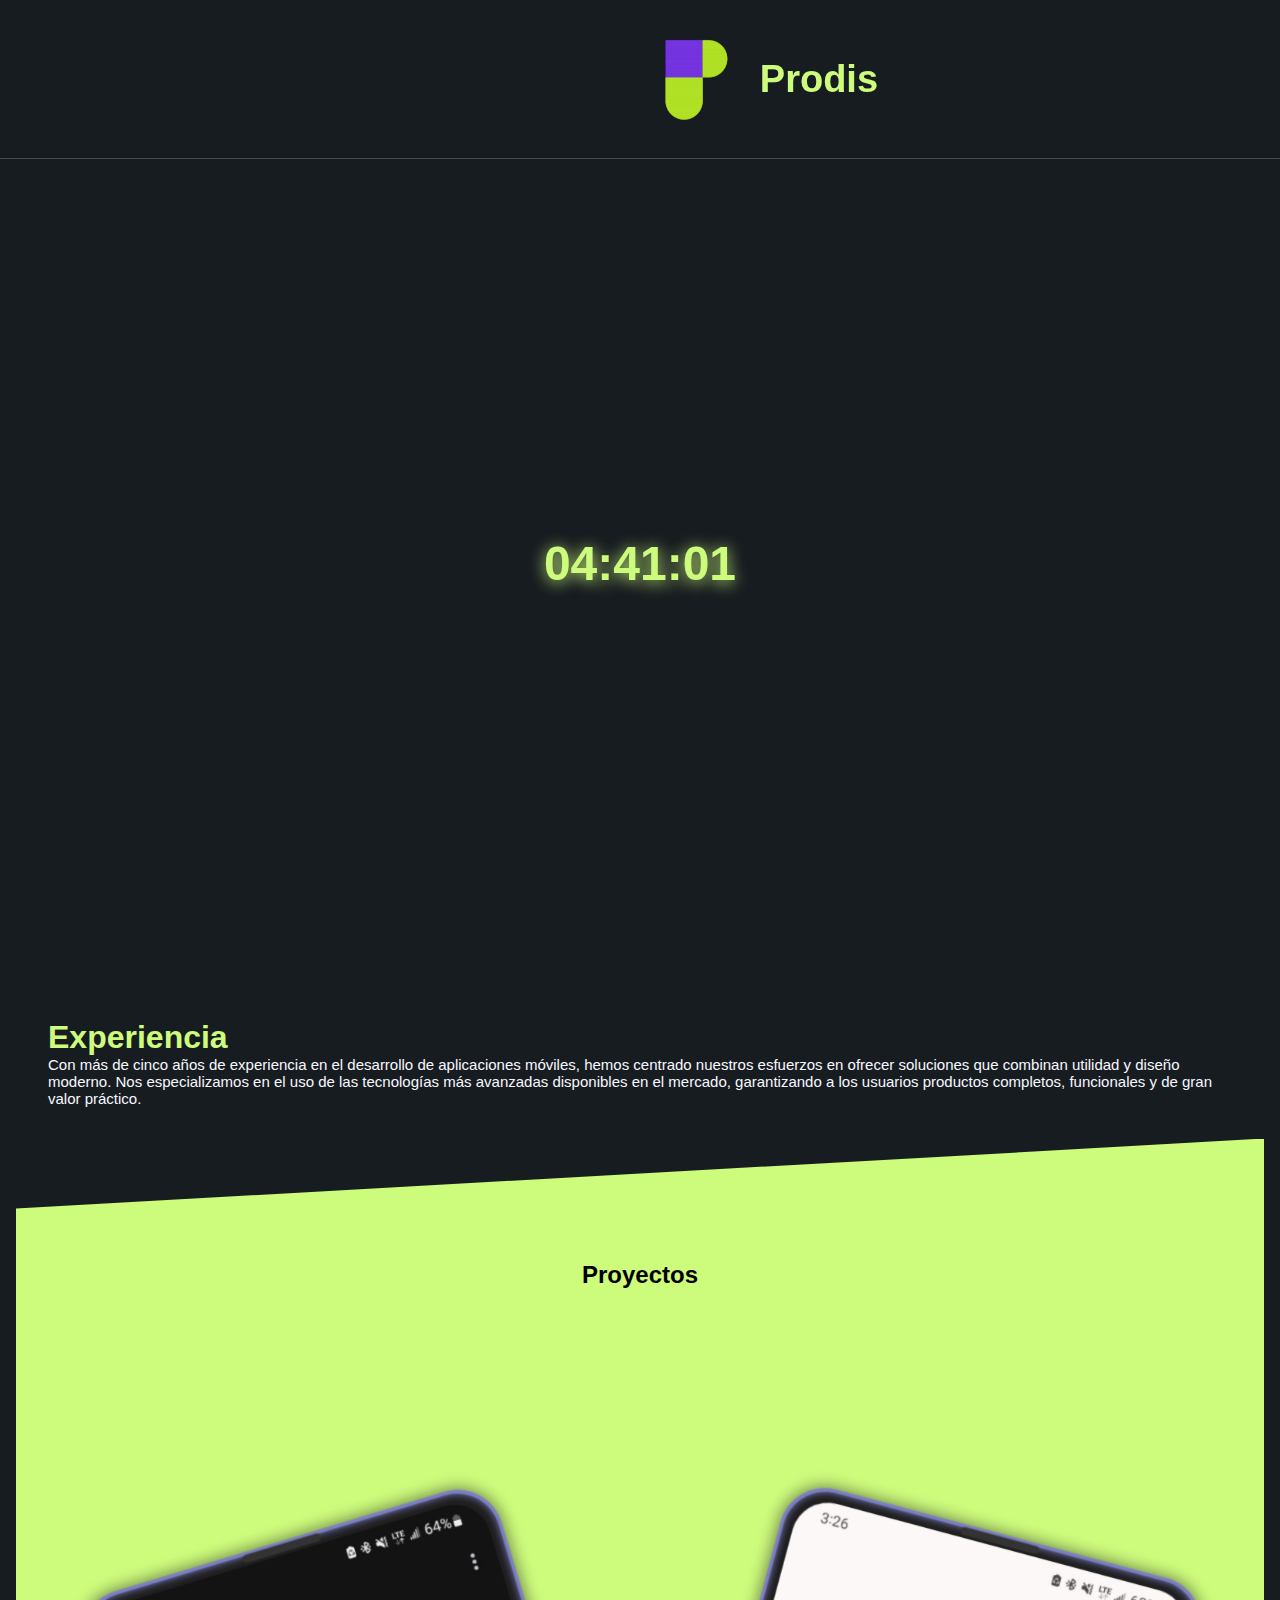
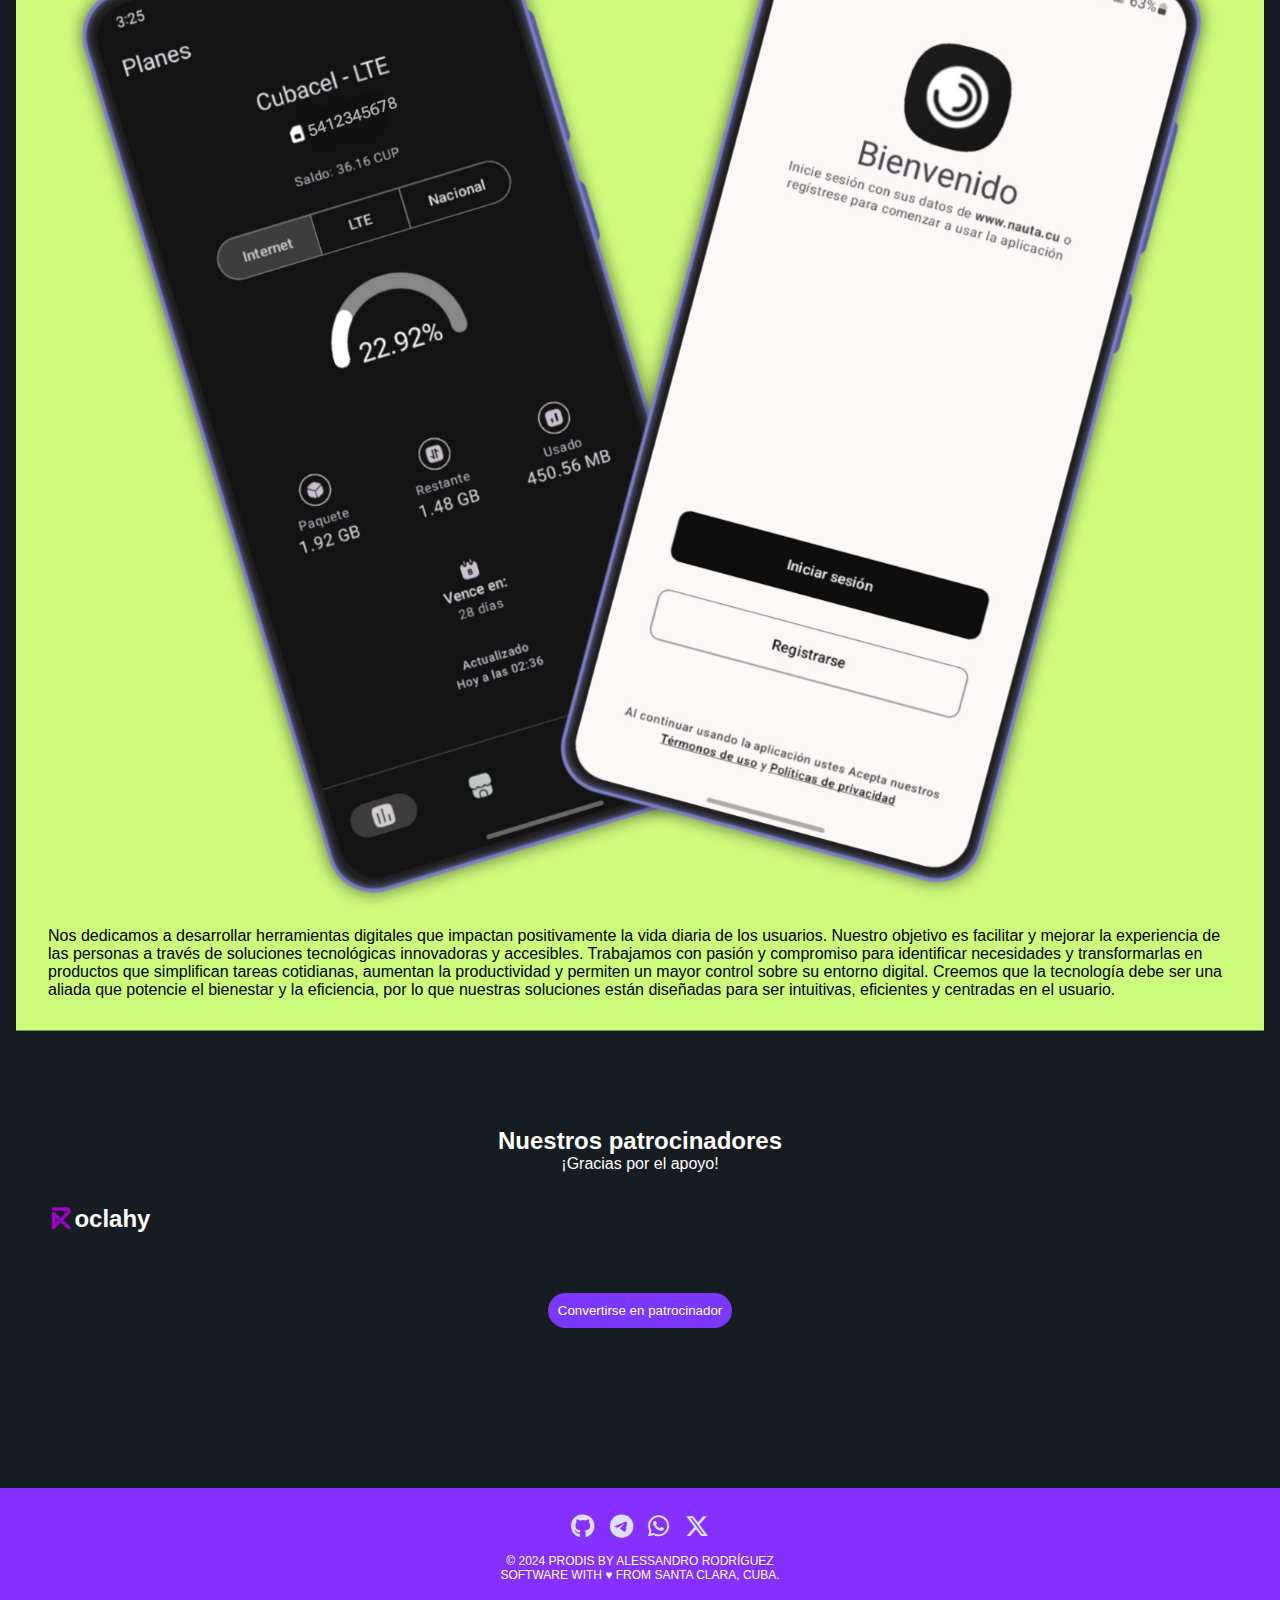
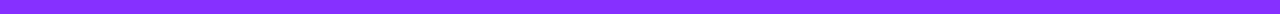
==== commit e33b0420: "update" ====
--- a/index.html
+++ b/index.html
@@ -10,6 +10,9 @@
   <link rel="stylesheet" href="https://cdnjs.cloudflare.com/ajax/libs/font-awesome/6.4.2/css/all.min.css">
   <!-- style -->
   <link rel="stylesheet" href="/css/mainn.css">
+
+  <!-- icon web -->
+  <link rel="icon" href="images/prodis-vector.svg" type="image/svg+xml">
 </head>
 
 <header>
--- a/css/mainn.css
+++ b/css/mainn.css
@@ -6,6 +6,7 @@
 
 :root {
   background: #171C21;
+  font-family: Helvetica;
 }
 
 header {
@@ -31,6 +32,10 @@
 .content-header h2 {
   color: #CDFB7C;
   font-size: 38px;
+}
+
+main {
+  padding: 1rem;
 }
 
 .clock {
@@ -77,13 +82,15 @@
   padding: 2rem;
 }
 
-.sponsor{
+.sponsor {
   margin-top: 4rem;
   margin-bottom: 4rem;
   padding: 2rem;
   color: #FFF;
 }
-.sponsor p, h2{
+
+.sponsor p,
+h2 {
   text-align: center;
 }
 
@@ -93,13 +100,14 @@
   color: #fff;
   font-size: 12px;
   text-align: center;
+  margin-top: 3rem;
 }
 
 footer i {
   color: #DDE0FF;
 }
 
-.image{
+.image {
   width: 330px;
   height: auto;
   border-radius: 8px;
@@ -107,15 +115,17 @@
 }
 
 @keyframes enter-animation {
-	0% {
-		transform: translateY(100px);
+  0% {
+    transform: translateY(100px);
     opacity: 0;
-	}
-	100% {
-		transform: translateY(0);
+  }
+
+  100% {
+    transform: translateY(0);
     opacity: 1;
-	}
+  }
 }
+
 @media (prefers-reduced-motion: no-preference) {
   .image-animation {
     animation: enter-animation 0.8s 1;
@@ -136,10 +146,28 @@
   outline: none
 }
 
-button{
+button {
   background: #7A38FF;
   border-radius: 30px;
   padding: 10px;
   color: #FFF;
   border: none;
+}
+
+.help {
+  margin-top: 20px;
+  color: #FFF;
+}
+
+.help h3 {
+  margin-top: 50px;
+}
+
+.help img {
+  width: 50%;
+  margin-top: 20px;
+}
+
+a {
+  color: #CDFB7C;
 }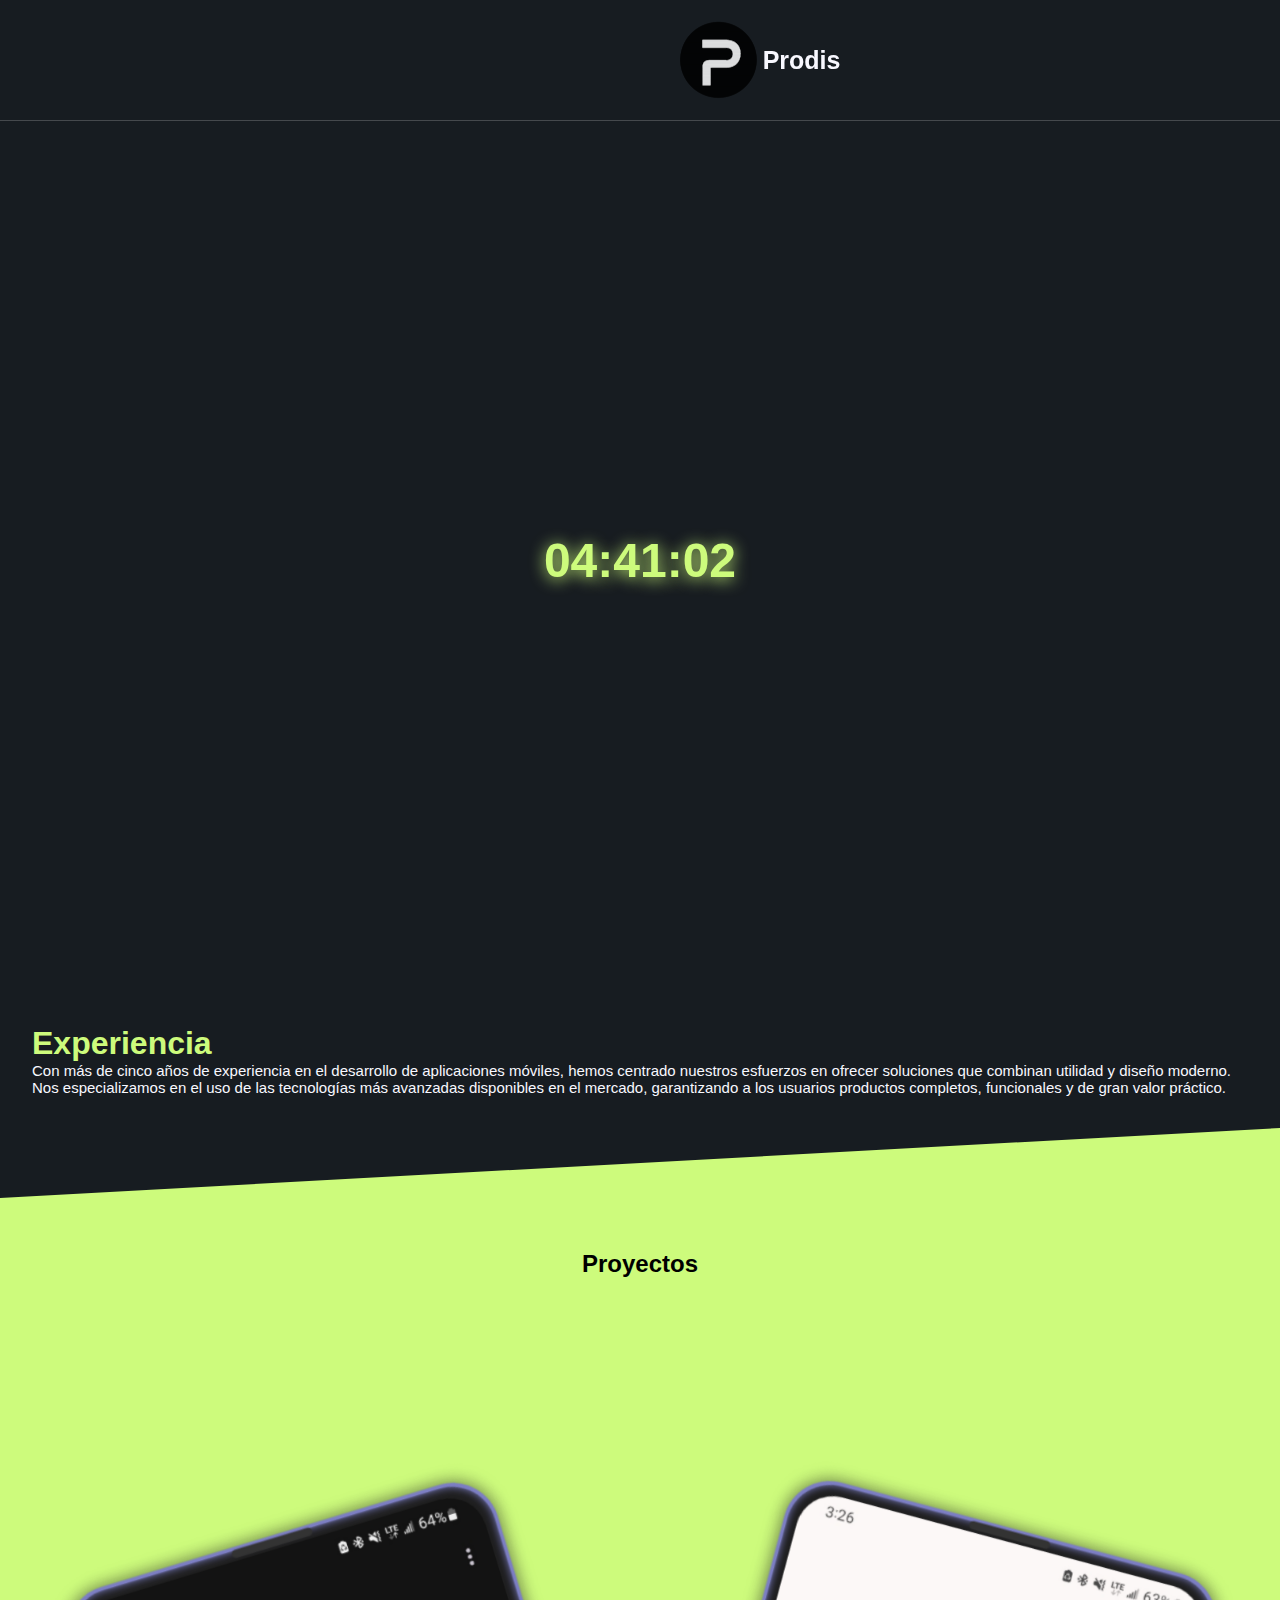
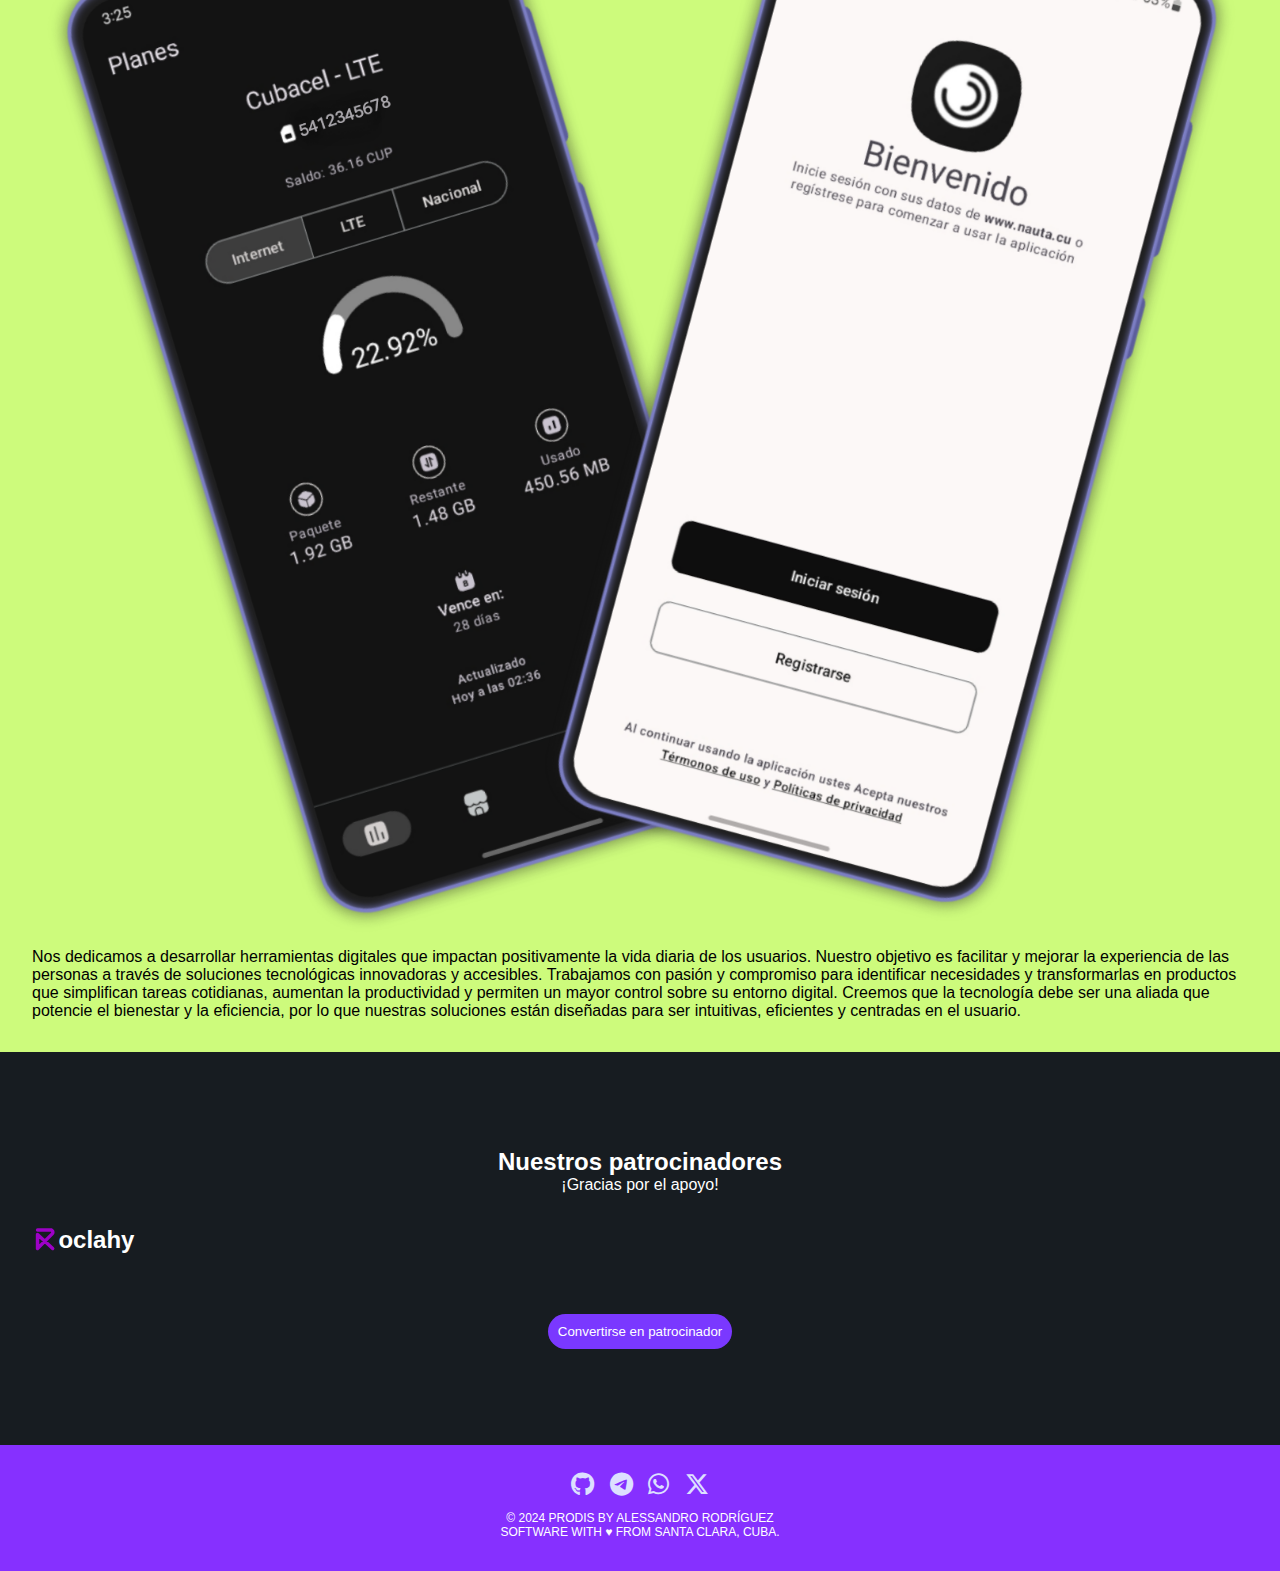
==== commit 42bd95a9: "update" ====
--- a/index.html
+++ b/index.html
@@ -12,13 +12,13 @@
   <link rel="stylesheet" href="/css/mainn.css">
 
   <!-- icon web -->
-  <link rel="icon" href="images/prodis-vector.svg" type="image/svg+xml">
+  <link rel="icon" href="images/logo-prodis.svg" type="image/svg+xml">
 </head>
 
 <header>
 
   <div class="content-header">
-    <img src="images/prodis-vector.svg" style="width: 20%;" alt="prodis-vector.svg">
+    <img src="/images/logo-prodis.svg" style="width: 15%;" alt="prodis-vector.svg">
 
     <h2>Prodis</h2>
 
--- a/css/mainn.css
+++ b/css/mainn.css
@@ -29,14 +29,11 @@
   align-items: center;
 }
 
-.content-header h2 {
-  color: #CDFB7C;
-  font-size: 38px;
+.content-header h2{
+  color: ghostwhite;
+  font-size: 25px;
 }
 
-main {
-  padding: 1rem;
-}
 
 .clock {
   font-size: 48px;
@@ -157,6 +154,7 @@
 .help {
   margin-top: 20px;
   color: #FFF;
+  padding: 1rem;
 }
 
 .help h3 {
